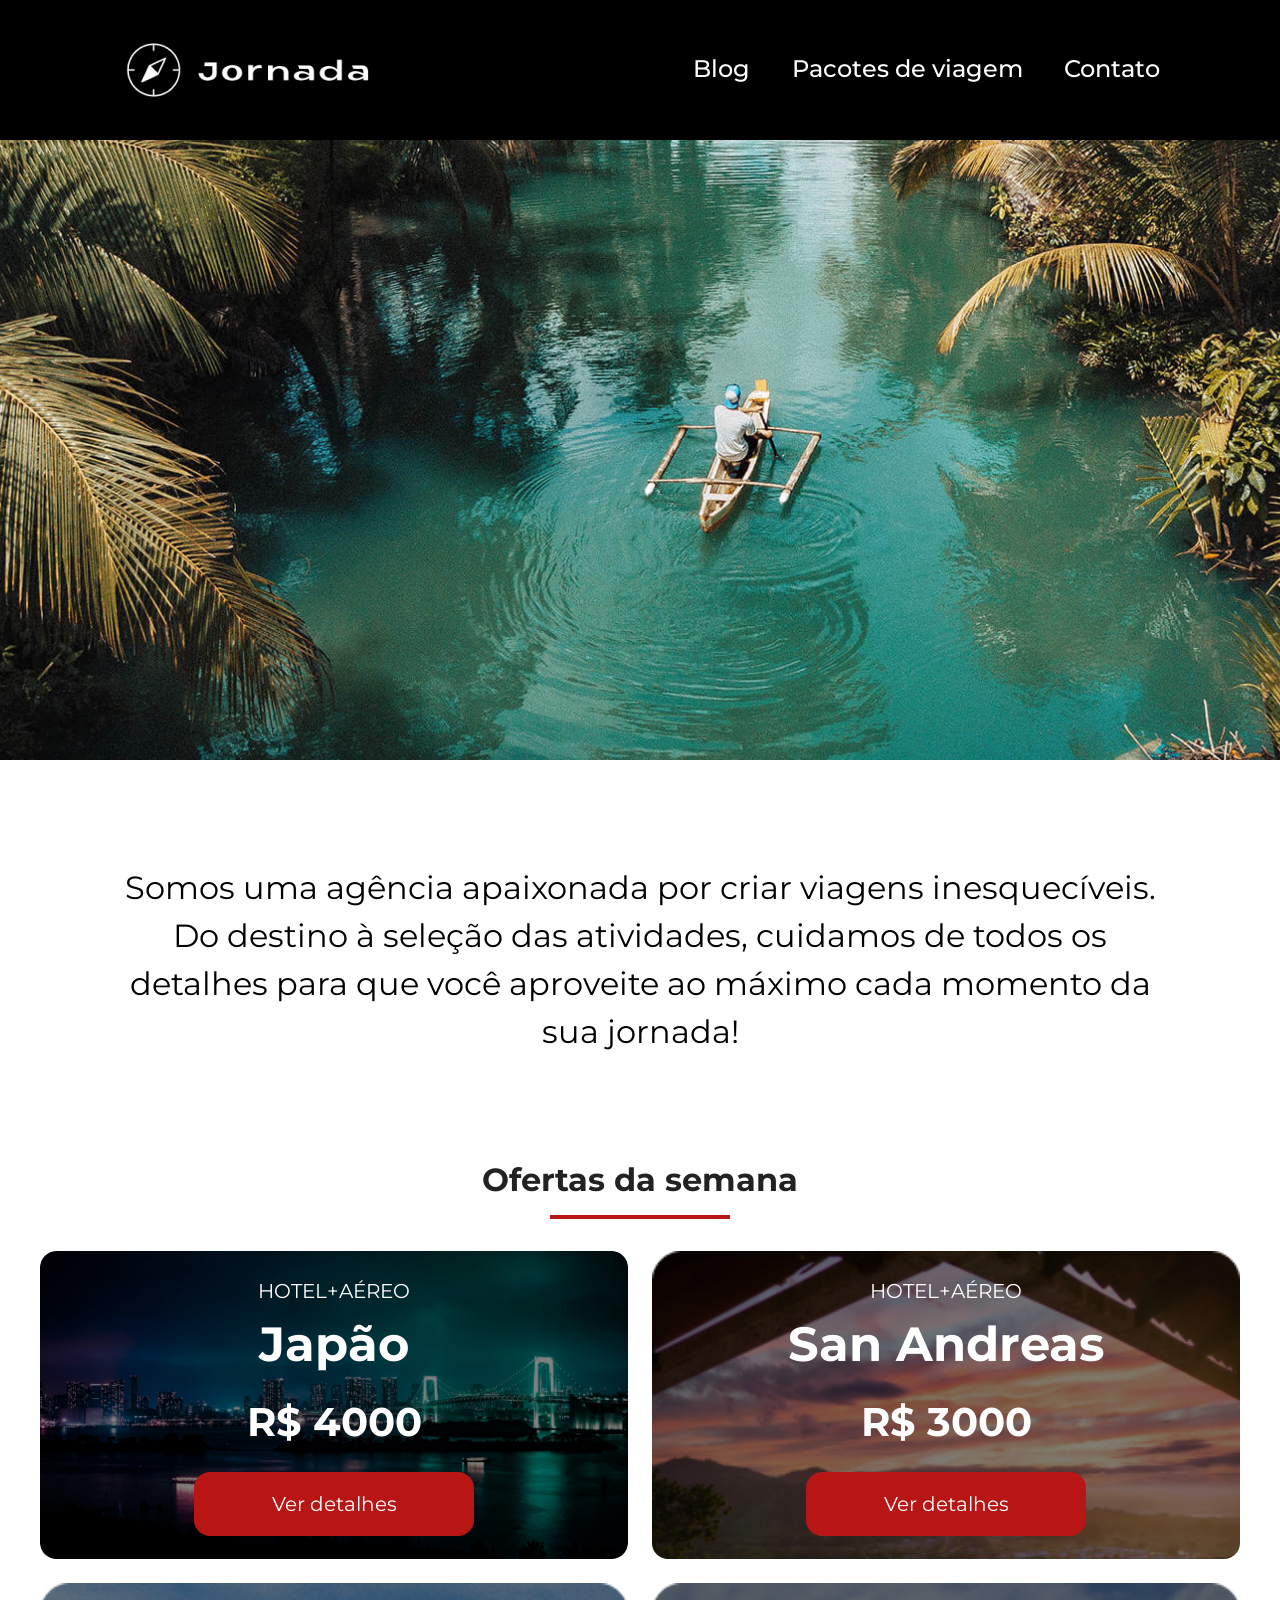
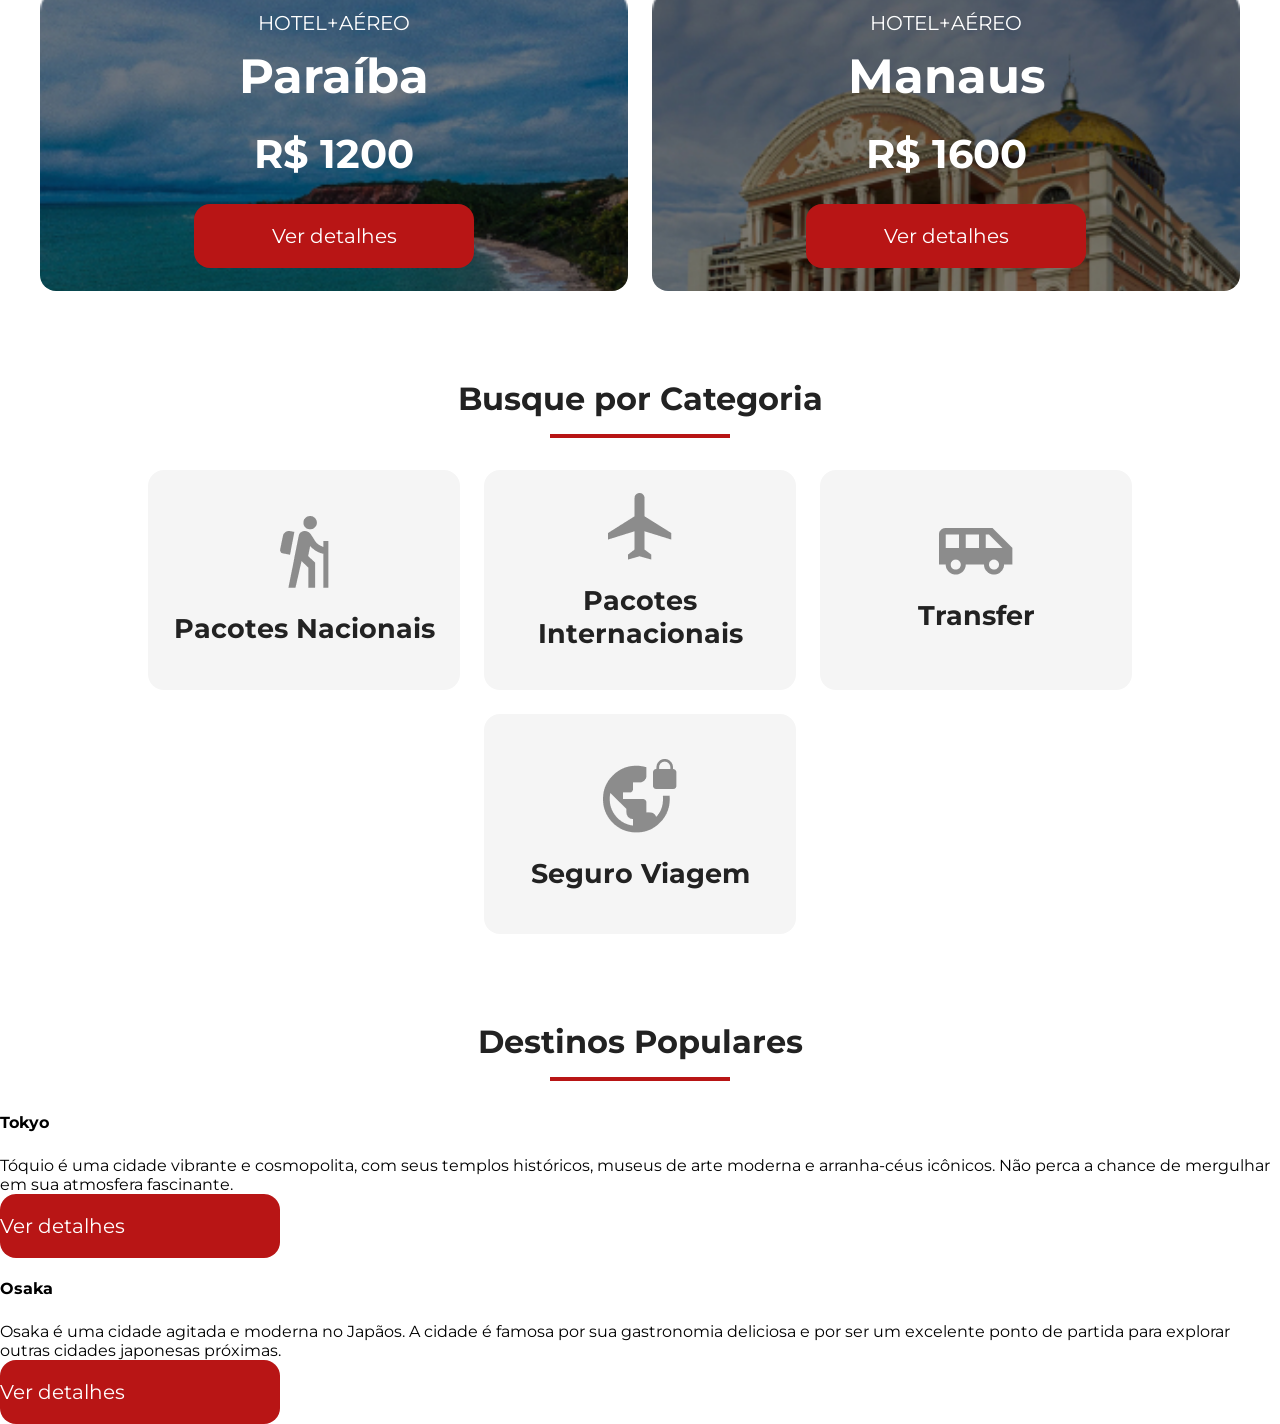
==== index.html @ 289136d0 "cria estruturas de destinos" ====
<!doctype html>
<html lang="pt-br">
  <head>
    <meta charset="UTF-8" />
    <meta name="viewport" content="width=device-width, initial-scale=1.0" />
    <link rel="stylesheet" href="css/style.css" />
    <title>Jornada viagens</title>
  </head>
  <body>
    <!-- LOGO -->
    <header>
      <a class="logo" href="index.html"
        ><img
          class="img-mobile"
          src="img/Bússola-branca.png"
          alt="Bussola do logo Jornada Viagens na cor preta"
        />
        <img
          class="img-desktop"
          src="img/Bussola e titulo.png"
          alt="Logo jornada viagens branca"
        />
      </a>

      <!-- MENU HAMBURGUER -->
      <div class="navegation-menu">
        <label for="menu">
          <img src="img/menu hamburguer.png" alt="menu" />
        </label>
        <input type="checkbox" id="menu" hidden />
        <!-- LINKS -->
        <nav>
          <ul class="list-links">
            <li>
              <a href="blog.html" target="_blank" title="Acessar Blog">Blog</a>
            </li>
            <li>
              <a
                href="pacotes.html"
                target="_blank"
                title="Acessar Pacotes de viagem"
                >Pacotes de viagem</a
              >
            </li>
            <li>
              <a href="contato.html" target="_blank" title="Acessar Contato"
                >Contato</a
              >
            </li>
          </ul>
        </nav>
      </div>
    </header>

    <!-- SECTIONS -->
    <section class="hero">
      <div class="hero-img"></div>
      <h2>
        Somos uma agência apaixonada por criar viagens inesquecíveis. Do destino
        à seleção das atividades, cuidamos de todos os detalhes para que você
        aproveite ao máximo cada momento da sua jornada!
      </h2>
    </section>

    <!-- OFERTAS -->
    <section class="offers">
      <div class="section-title">
        <h2>Ofertas da semana</h2>
        <hr />
      </div>

      <!-- CARD 1 -->
      <div class="offers-cards">
        <article class="card japão">
          <header>
            <p>HOTEL+AÉREO</p>
            <h3>
              Japão <br />
              <span>R$ 4000</span>
            </h3>
          </header>
          <footer><a href="#" class="button">Ver detalhes</a></footer>
        </article>

        <!-- CARD 2 -->
        <article class="card San-andreas">
          <header>
            <p>HOTEL+AÉREO</p>
            <h3>
              San Andreas <br />
              <span>R$ 3000</span>
            </h3>
          </header>
          <footer><a href="#" class="button">Ver detalhes</a></footer>
        </article>

        <!-- CARD 3 -->
        <article class="card Paraíba">
          <header>
            <p>HOTEL+AÉREO</p>
            <h3>
              Paraíba <br />
              <span>R$ 1200</span>
            </h3>
          </header>
          <footer><a href="#" class="button">Ver detalhes</a></footer>
        </article>

        <!-- CARD 4 -->
        <article class="card Manaus">
          <header>
            <p>HOTEL+AÉREO</p>
            <h3>
              Manaus <br />
              <span>R$ 1600</span>
            </h3>
          </header>
          <footer><a href="#" class="button">Ver detalhes</a></footer>
        </article>
      </div>
    </section>

    <!-- CATEGORIAS -->
    <section class="categories">
      <div class="section-title">
        <h2>Busque por Categoria</h2>
        <hr />
      </div>

      <!-- CARD 1 -->
      <div class="categories-card">
          <a
            href="#"
            class="card"
            target="_blank"
            title="Busque pela categoria pacotes Nacionais"
          >
            <img
              src="img/categorias-1.png"
              alt="Ícone de pessoa fazendo trilha"
            />

            <h3>
              Pacotes Nacionais
            </h3>

          </a>

        

        <!-- CARD 2 -->
        <article class="categories-card two-line">
          <a
            href="#"
            class="card"
            target="_blank"
            title="Busque pela categoria pacotes Nacionais"
          >
            <img
              src="img/categorias-2.png"
              alt="Ícone de pessoa fazendo trilha"
            />

            <h3>
              Pacotes Internacionais
            </h3>

          </a>

        </article>

        <!-- CARD 3 -->
        <article class="categories-card">
          <a
            href="#"
            class="card"
            target="_blank"
            title="Busque pela categoria pacotes Nacionais"
          >
            <img
              src="img/categories-3.png"
              alt="Ícone de pessoa fazendo trilha"
            />

            <h3>
              Transfer
            </h3>

          </a>

        </article>

        <!-- CARD 4 -->
        <article class="categories-card">
          <a
            href="#"
            class="card"
            target="_blank"
            title="Busque pela categoria pacotes Nacionais"
          >
            <img
              src="img/categories-4.png"
              alt="Ícone de pessoa fazendo trilha"
            />

            <h3>
              Seguro Viagem
            </h3>

          </a>

        </article>
      </div>

    </section>

    <!-- DESTINATIONS -->
    <section class="destinations">
      <div class="section-title">
        <h2>Destinos Populares</h2>
        <hr />
      </div>

      <div class="destinations-items">
        <article class="item">
          <header>
            <div class="img-item">
            
            </div>
            <h4>Tokyo</h4>
            
          </header>

          <p>Tóquio é uma cidade vibrante e cosmopolita, com seus templos históricos, museus de arte moderna e arranha-céus icônicos. Não perca a chance de mergulhar em sua atmosfera fascinante.</p>

          <footer>
          <a href="#" class="button">Ver detalhes</a>
          </footer>

        </article>

        <article class="item">
          <header>
            <div class="img-item">
            
            </div>
            <h4>Osaka</h4>
            
          </header>

          <p>Osaka é uma cidade agitada e moderna no Japãos. A cidade é famosa por sua gastronomia deliciosa e por ser um excelente ponto de partida para explorar outras cidades japonesas próximas.</p>

          <footer>
          <a href="#" class="button">Ver detalhes</a>
          </footer>

        </article>

      </div>

    </section>

  </body>
</html>
---- css/style.css ----
@import url(global.css);
@import url(header.css);
@import url(hero.css);
@import url(offers.css);
@import url(categorias.css);
@import url(destinations.css);
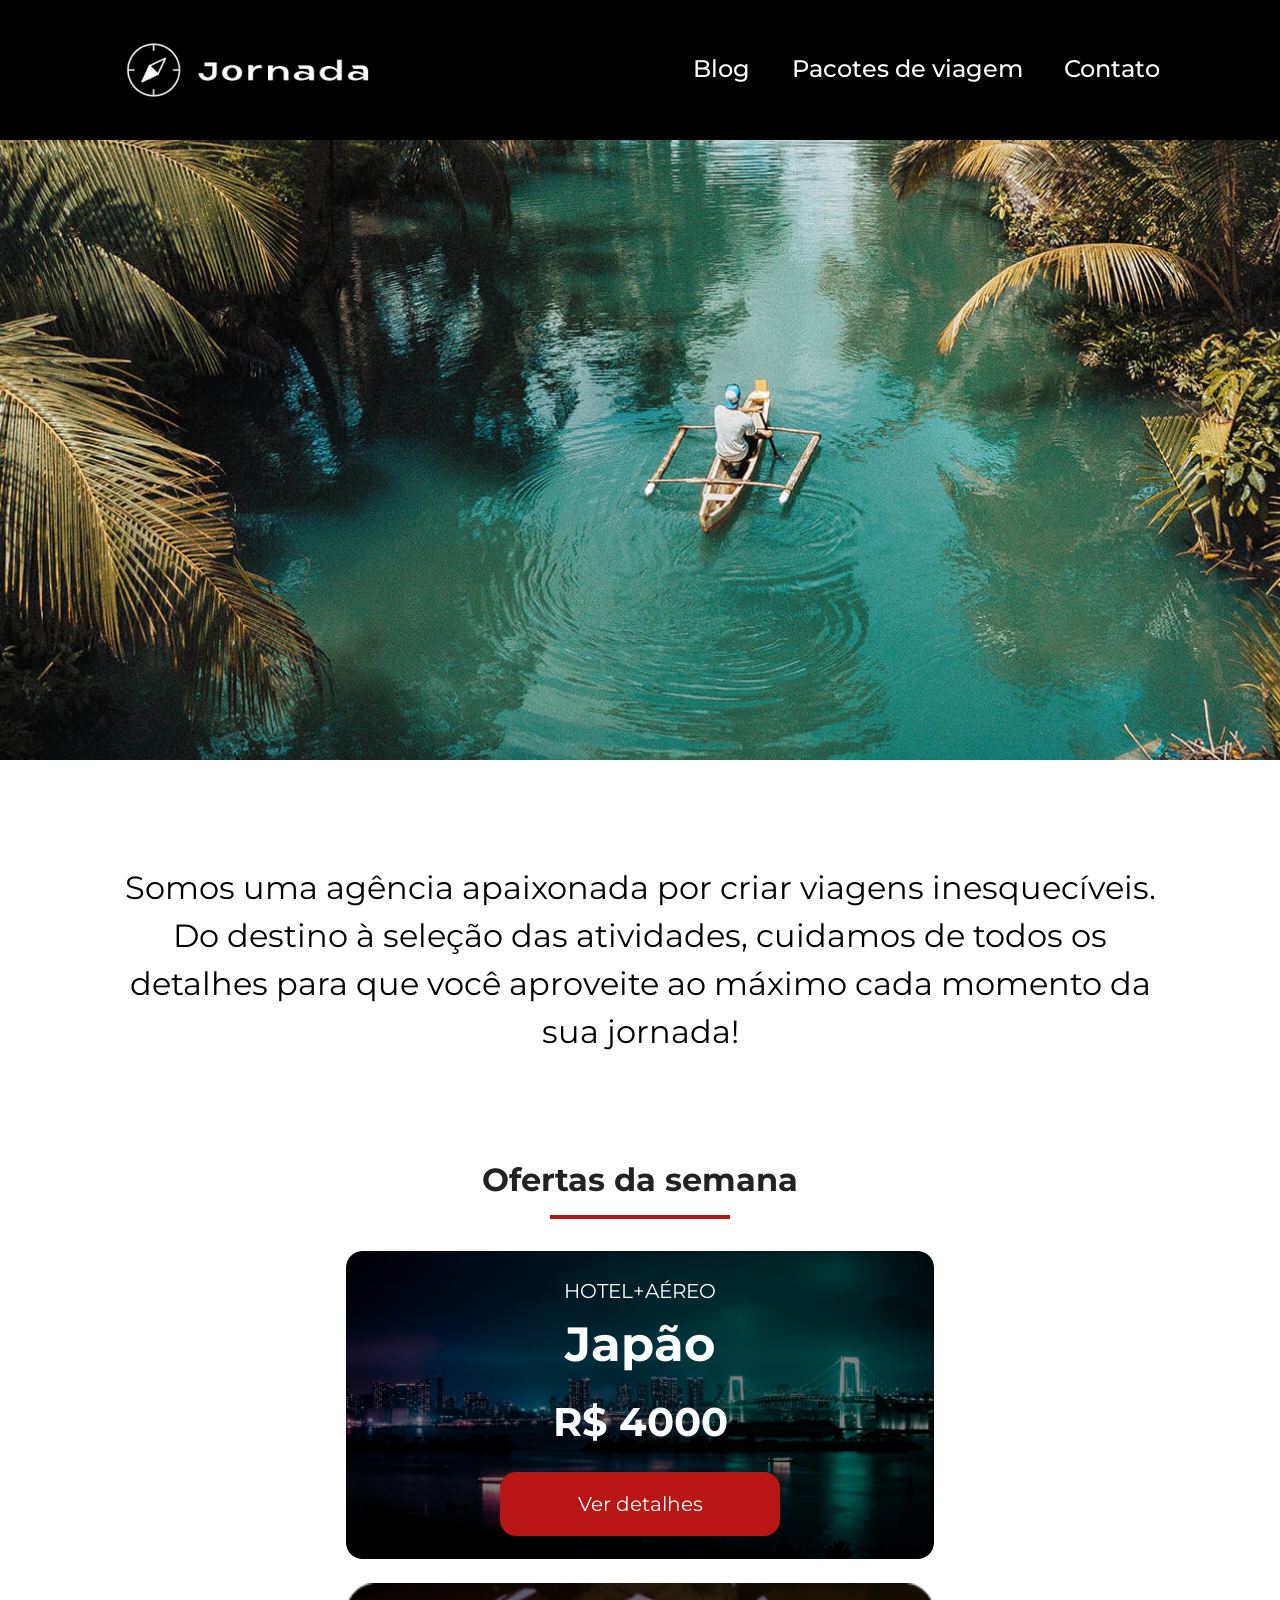
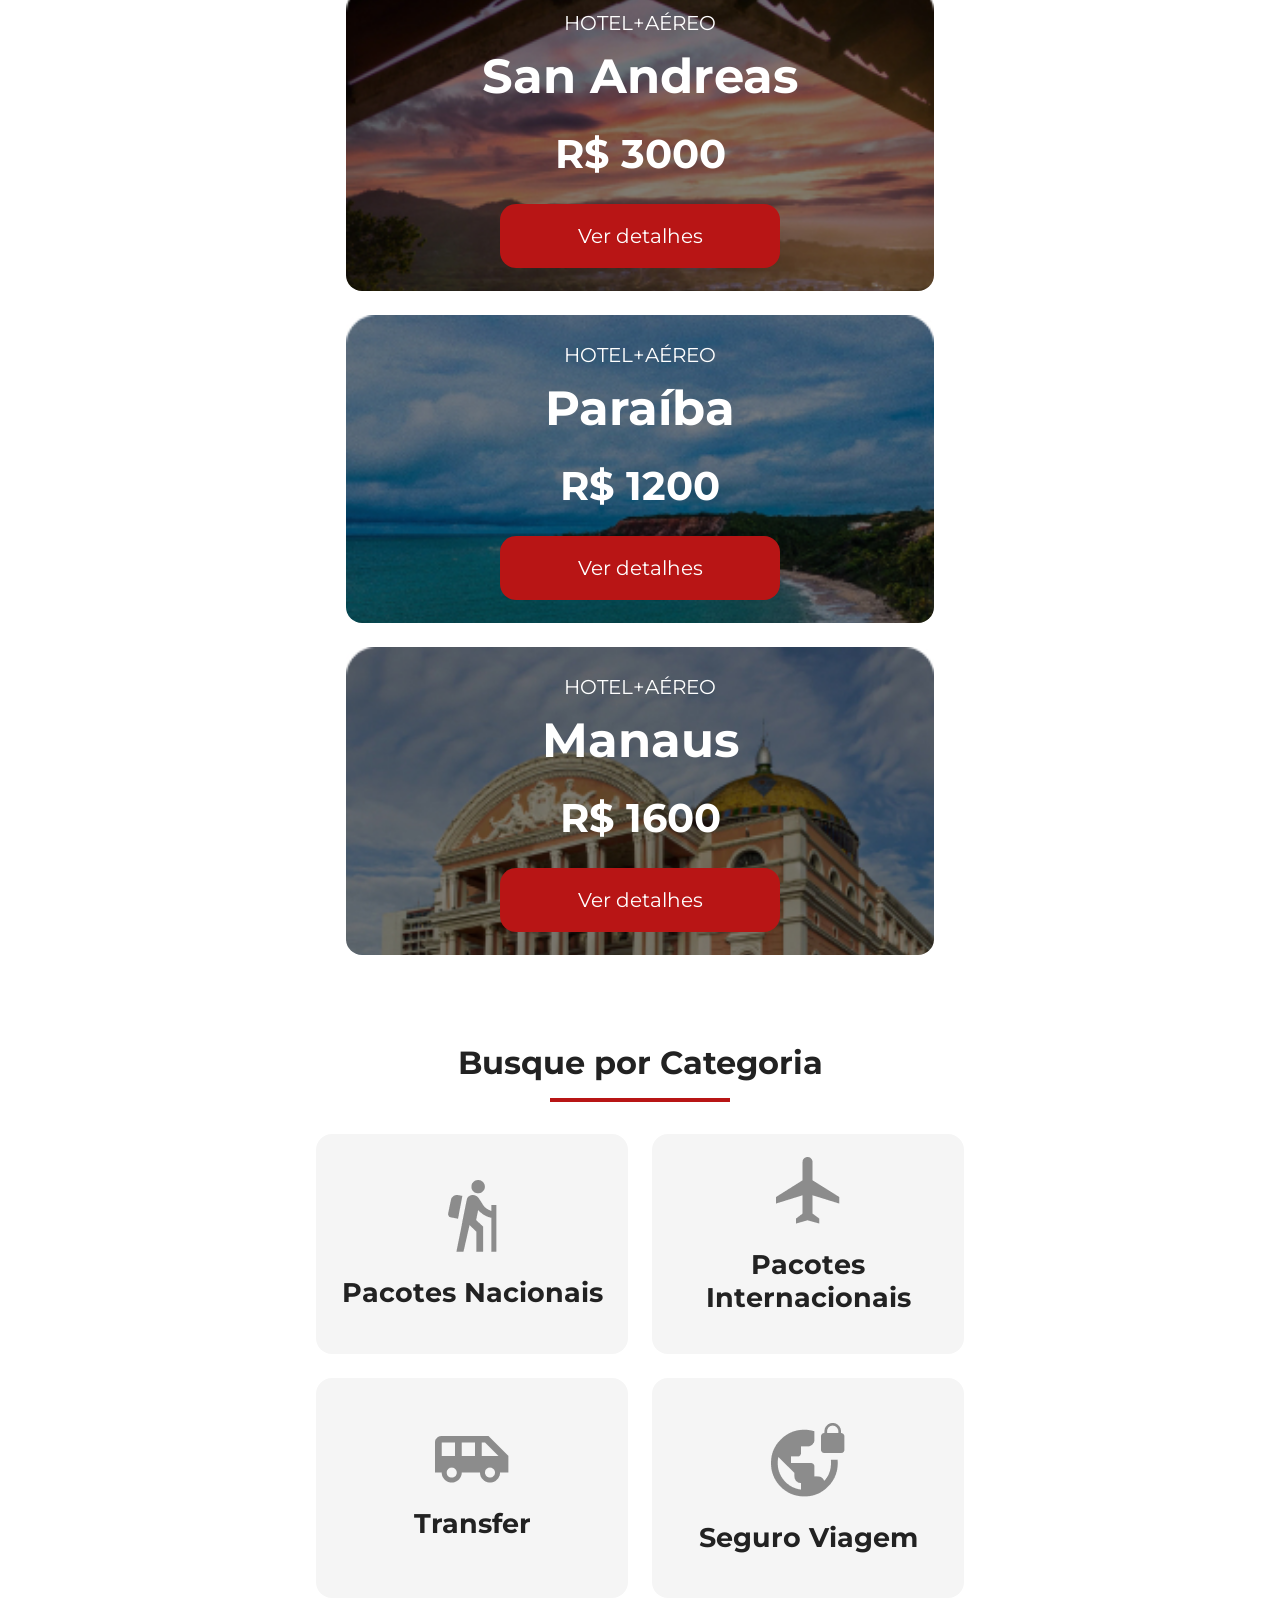
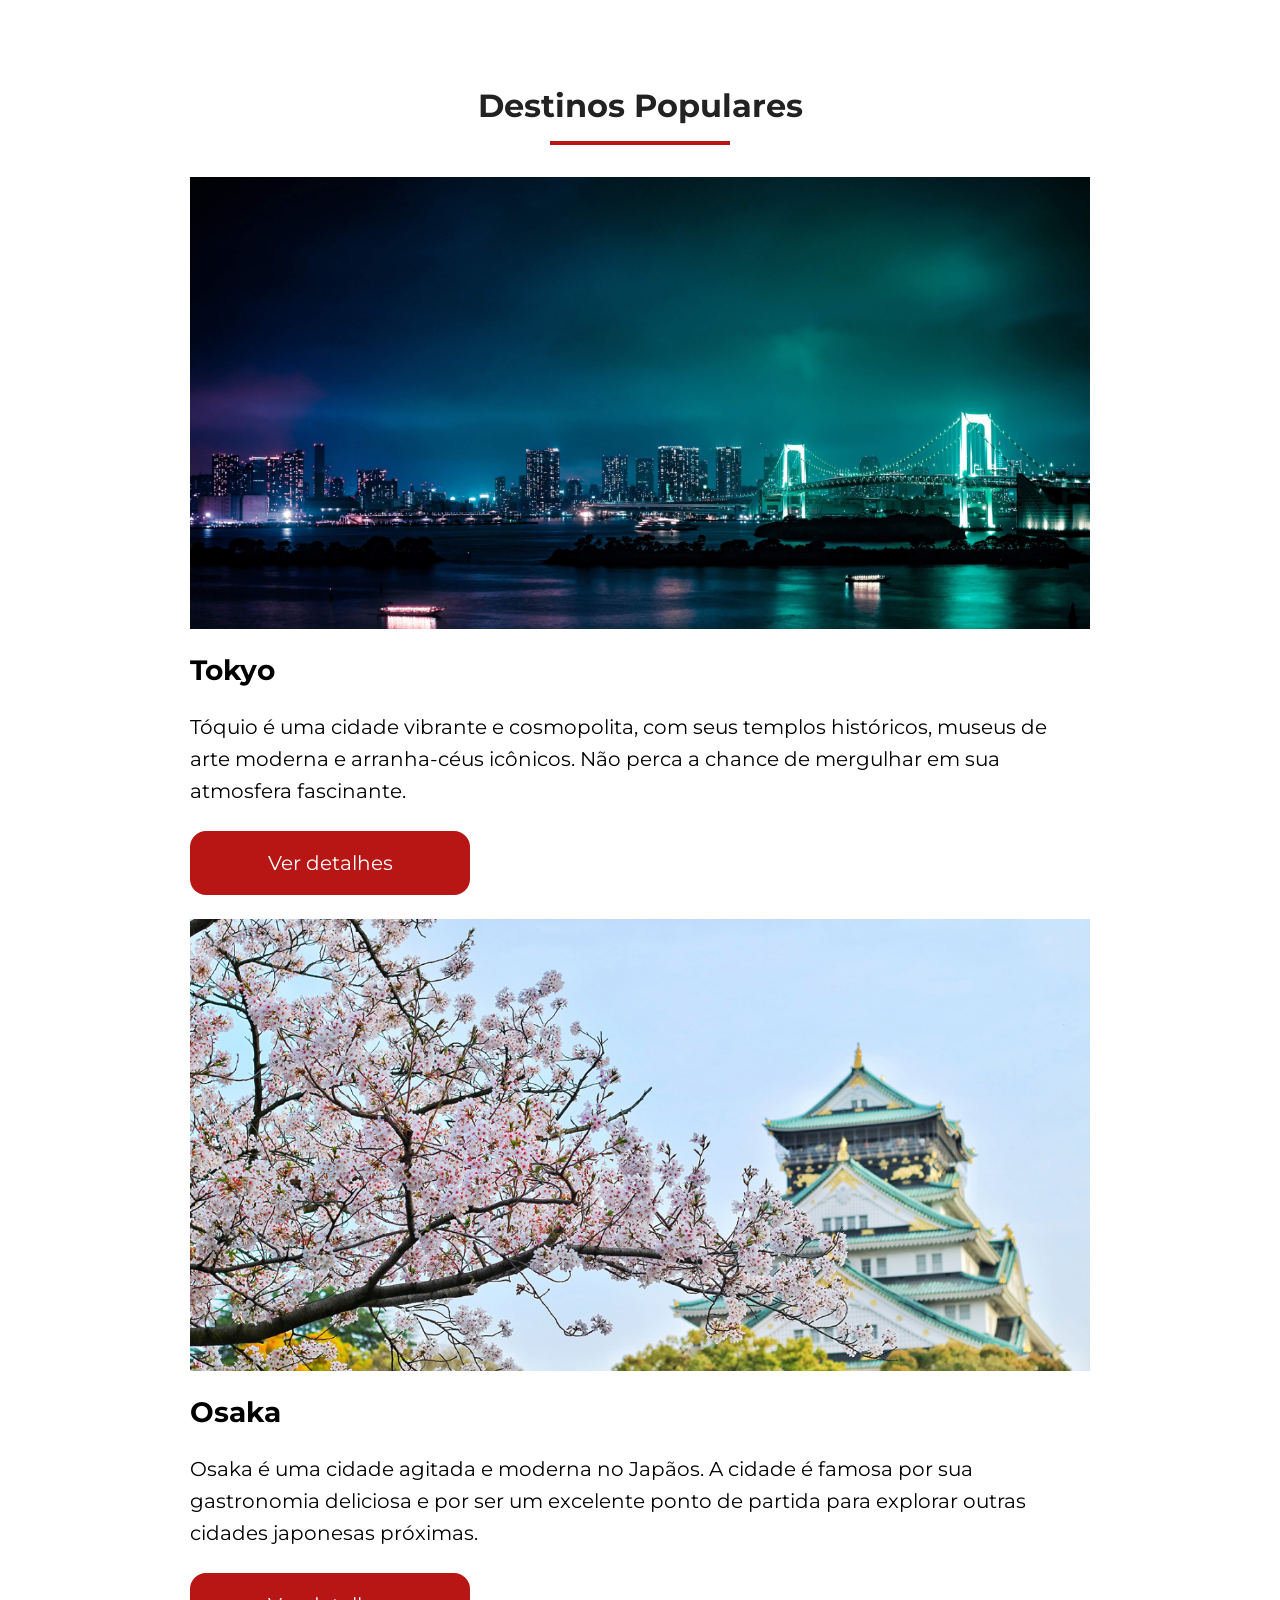
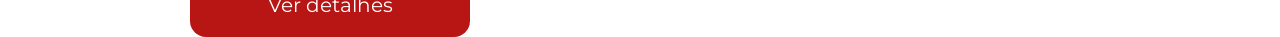
==== commit 142d352d: "adiciona setor de destinations" ====
--- a/index.html
+++ b/index.html
@@ -221,25 +221,29 @@
         <hr />
       </div>
 
+
       <div class="destinations-items">
-        <article class="item">
-          <header>
-            <div class="img-item">
-            
-            </div>
+        <article class="item Tokyo">
+          <header>
+            <div class="img-item"></div>
             <h4>Tokyo</h4>
             
-          </header>
+          </header>    
 
           <p>Tóquio é uma cidade vibrante e cosmopolita, com seus templos históricos, museus de arte moderna e arranha-céus icônicos. Não perca a chance de mergulhar em sua atmosfera fascinante.</p>
 
           <footer>
-          <a href="#" class="button">Ver detalhes</a>
+          <a 
+          href="#" 
+          class="button"
+          target="_blank"
+          title="Veja mais detalhes de Tokyo"
+          >Ver detalhes</a>
           </footer>
 
         </article>
 
-        <article class="item">
+        <article class="item Osaka">
           <header>
             <div class="img-item">
             
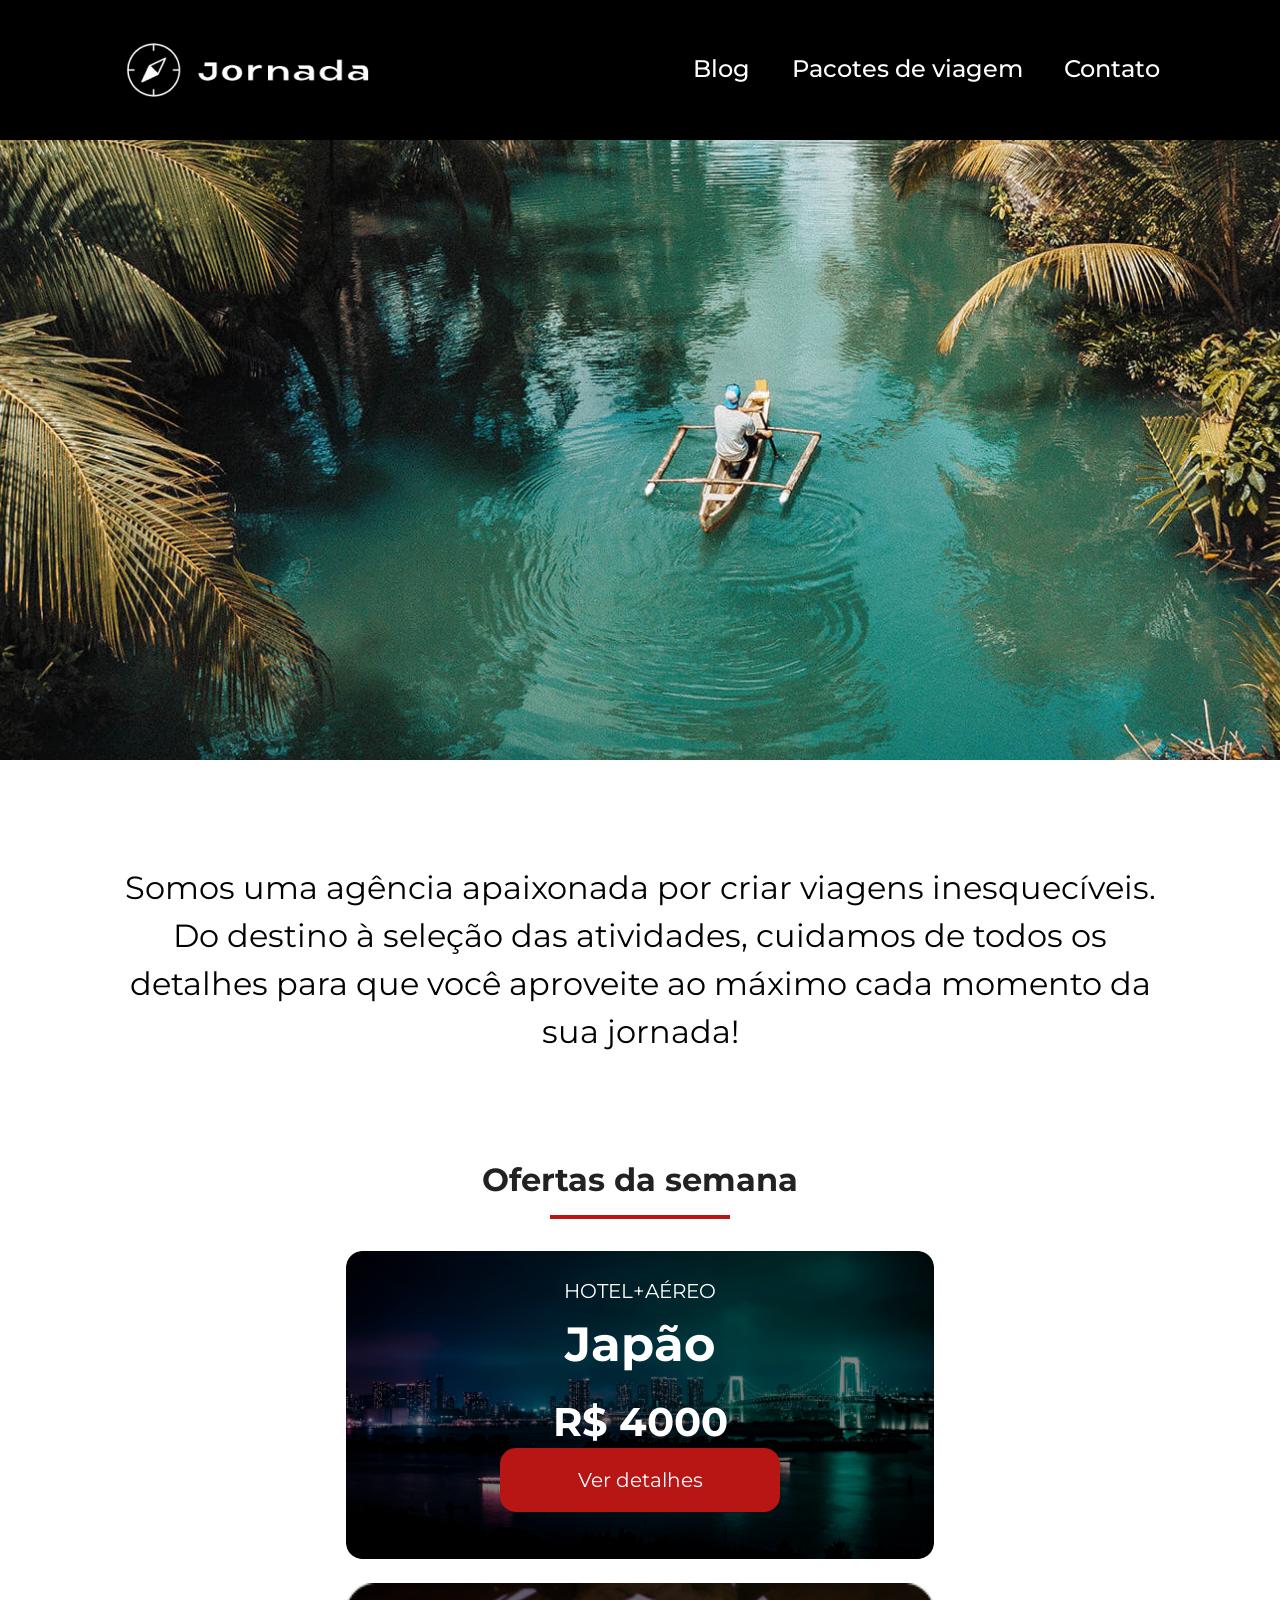
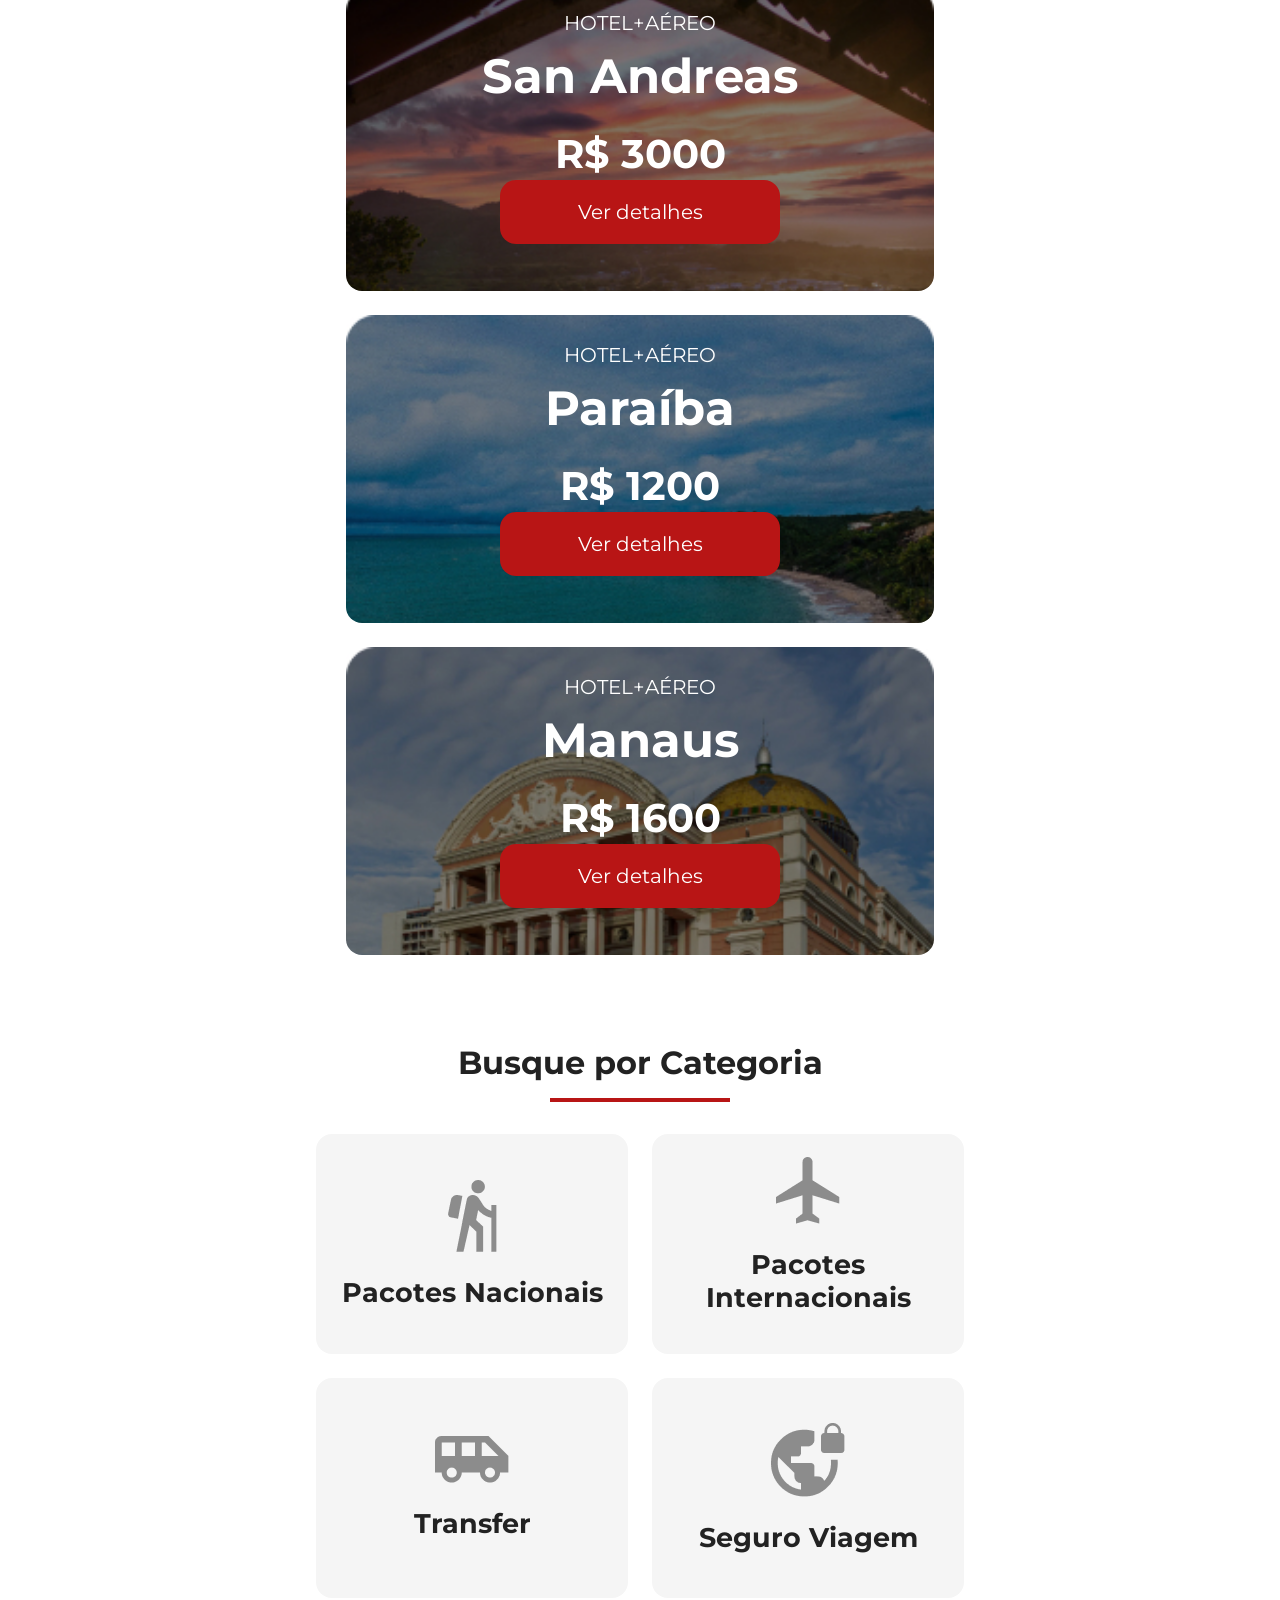
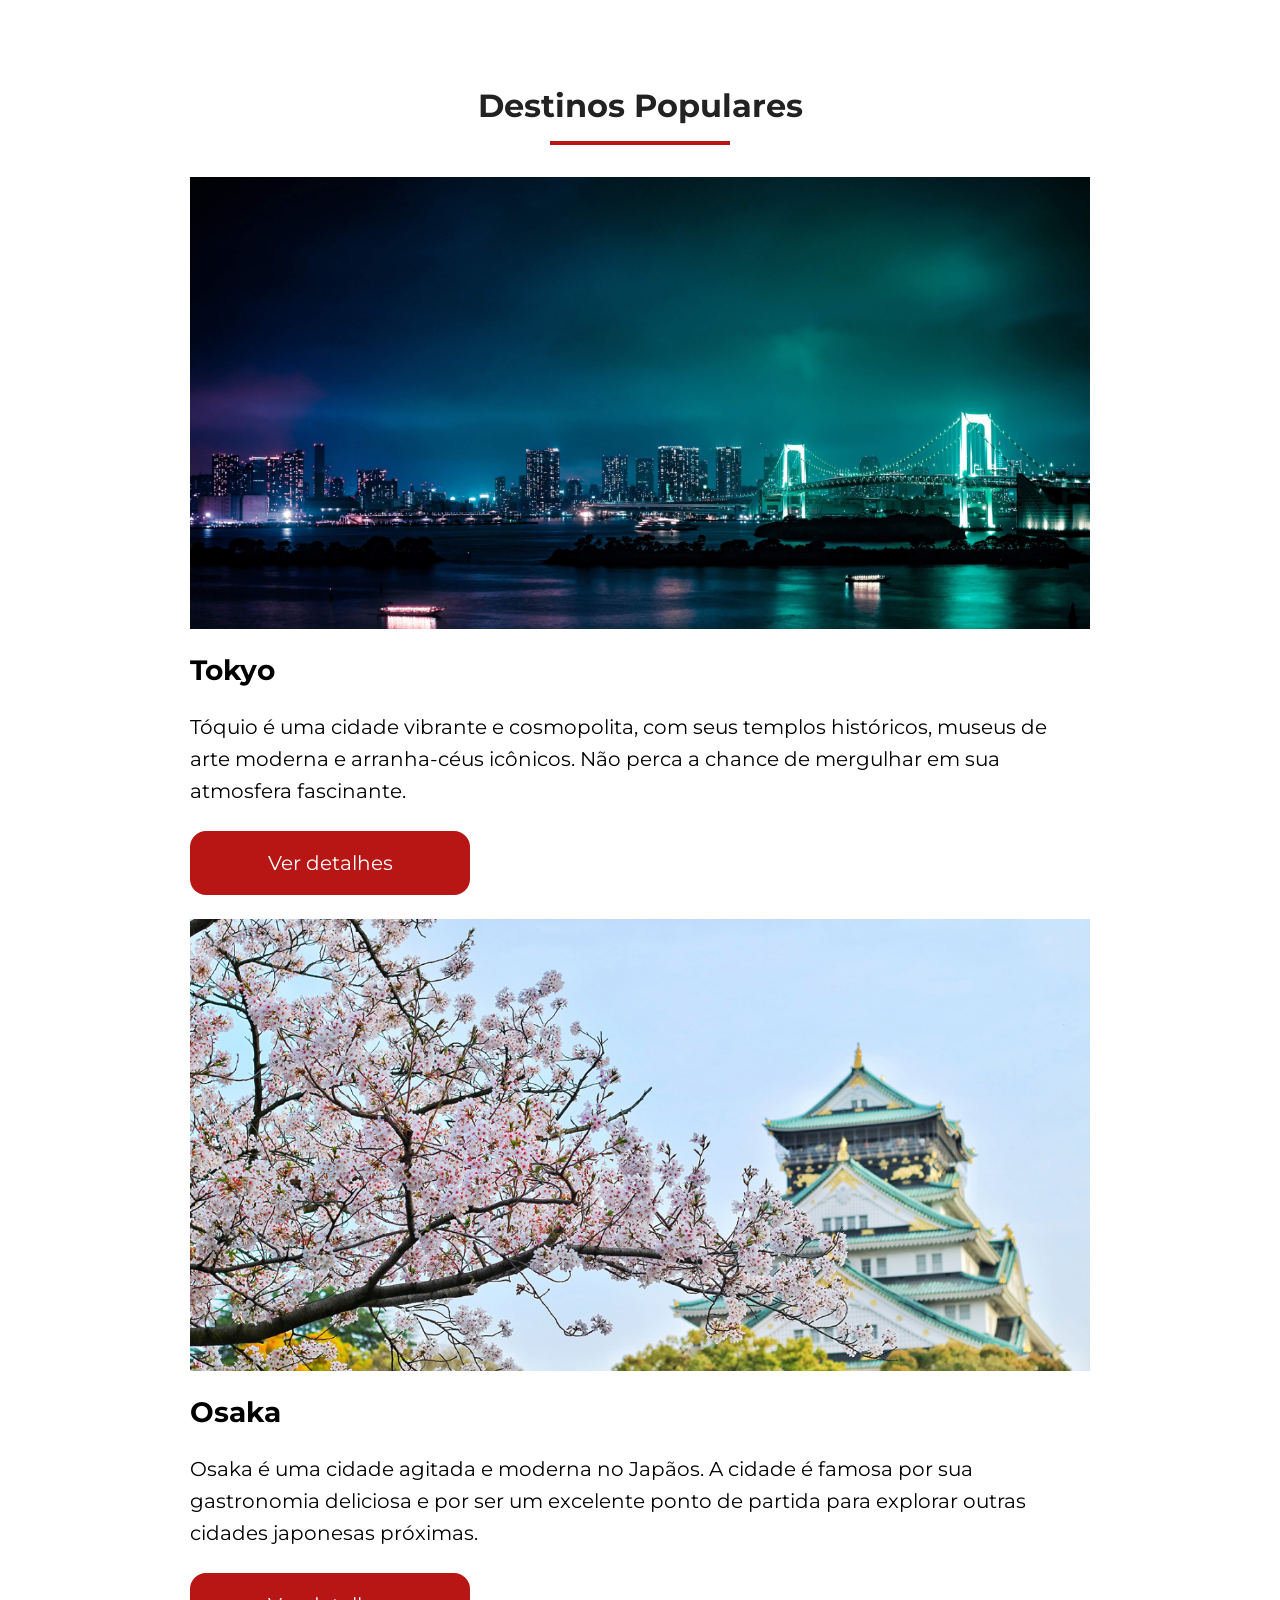
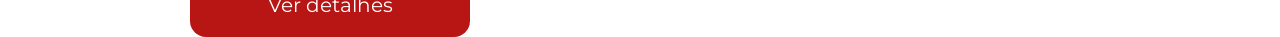
==== commit 5ad6c9d7: "finaliza parte de popular-destinations" ====
--- a/index.html
+++ b/index.html
@@ -8,7 +8,7 @@
   </head>
   <body>
     <!-- LOGO -->
-    <header>
+    <header class="main-header">
       <a class="logo" href="index.html"
         ><img
           class="img-mobile"
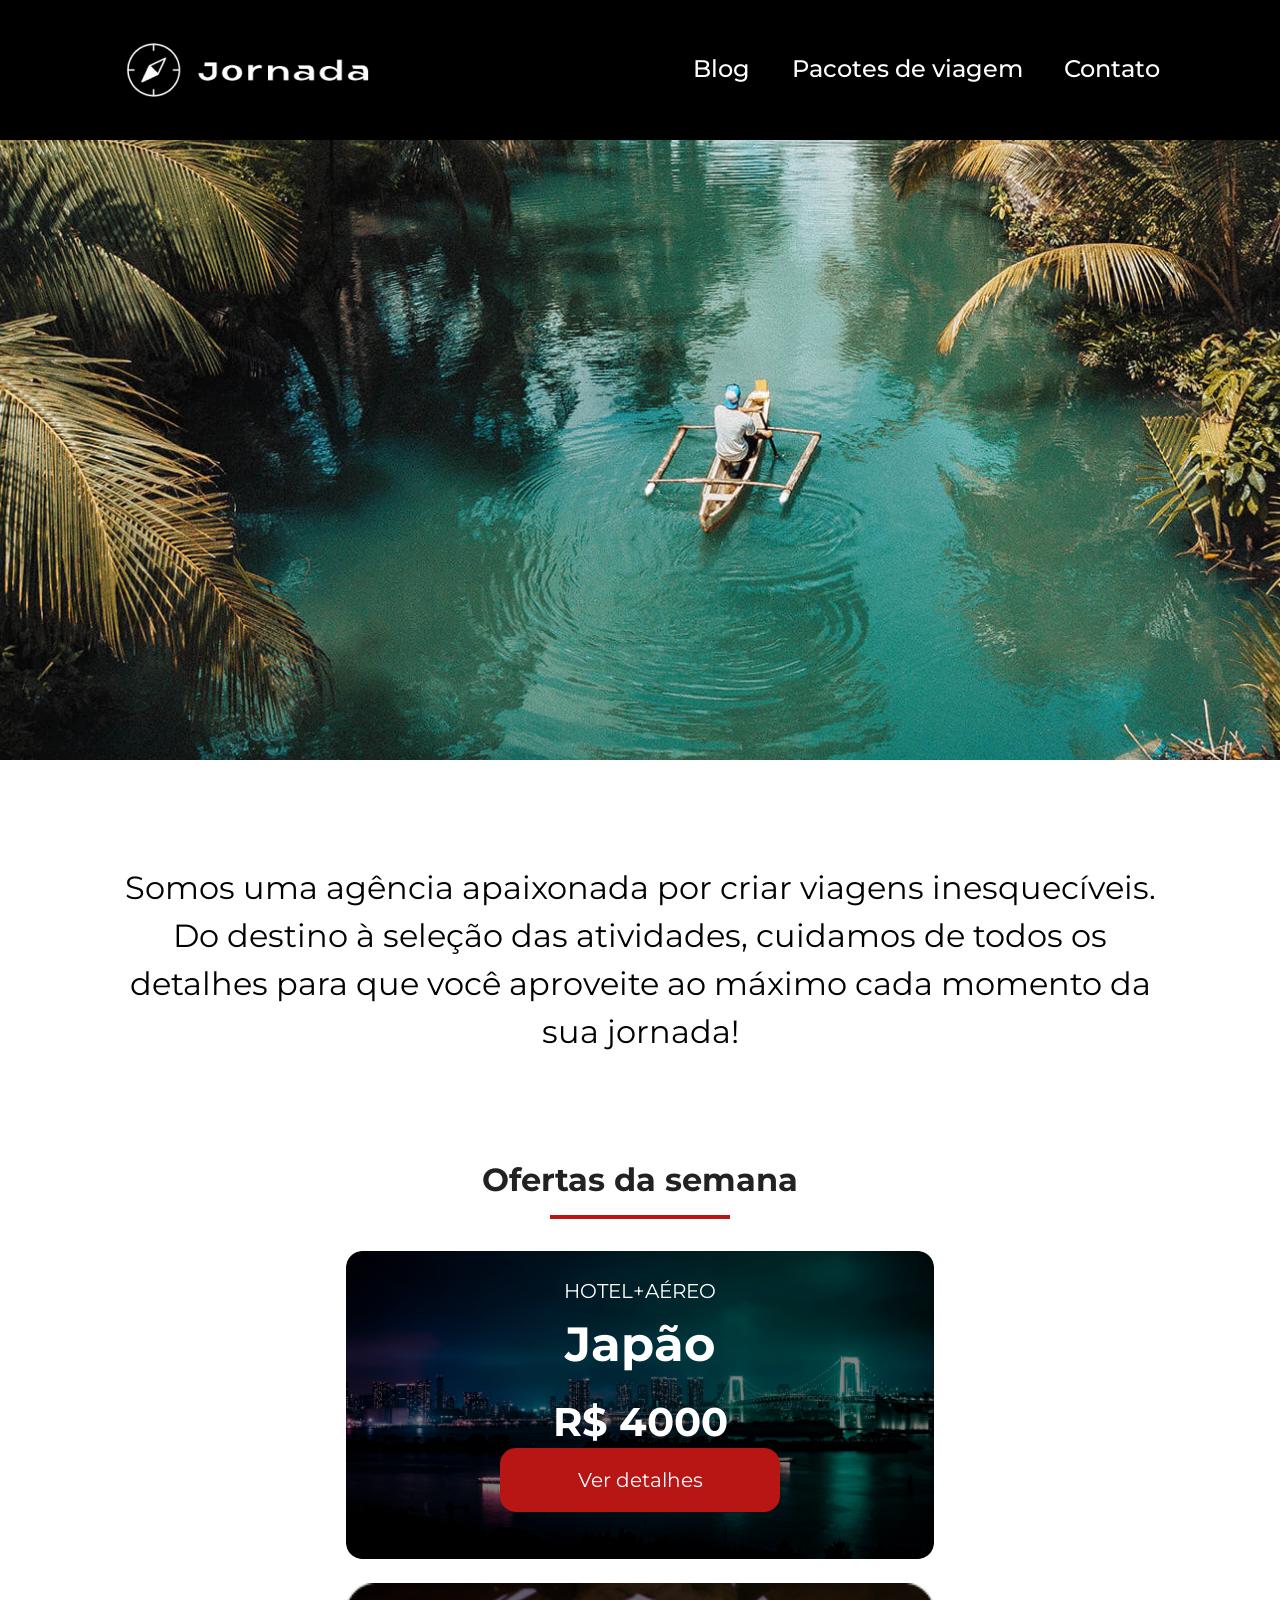
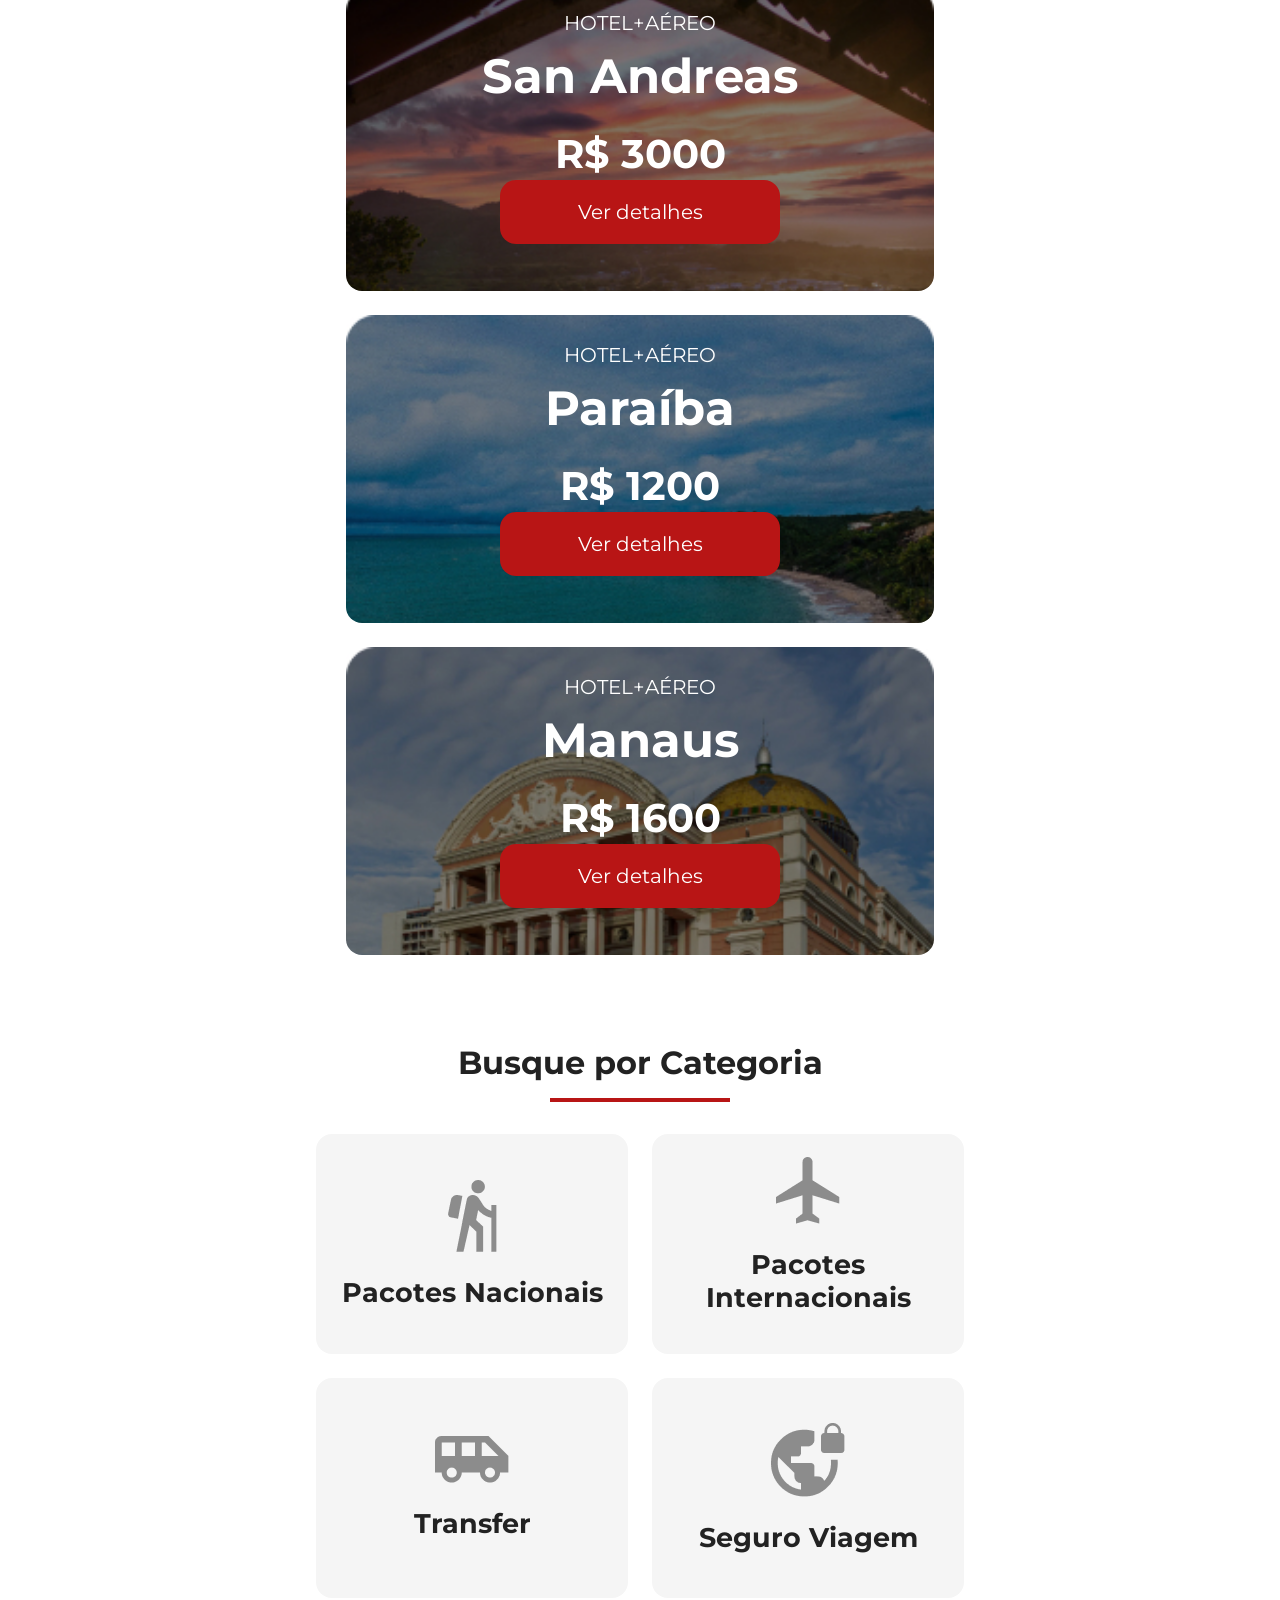
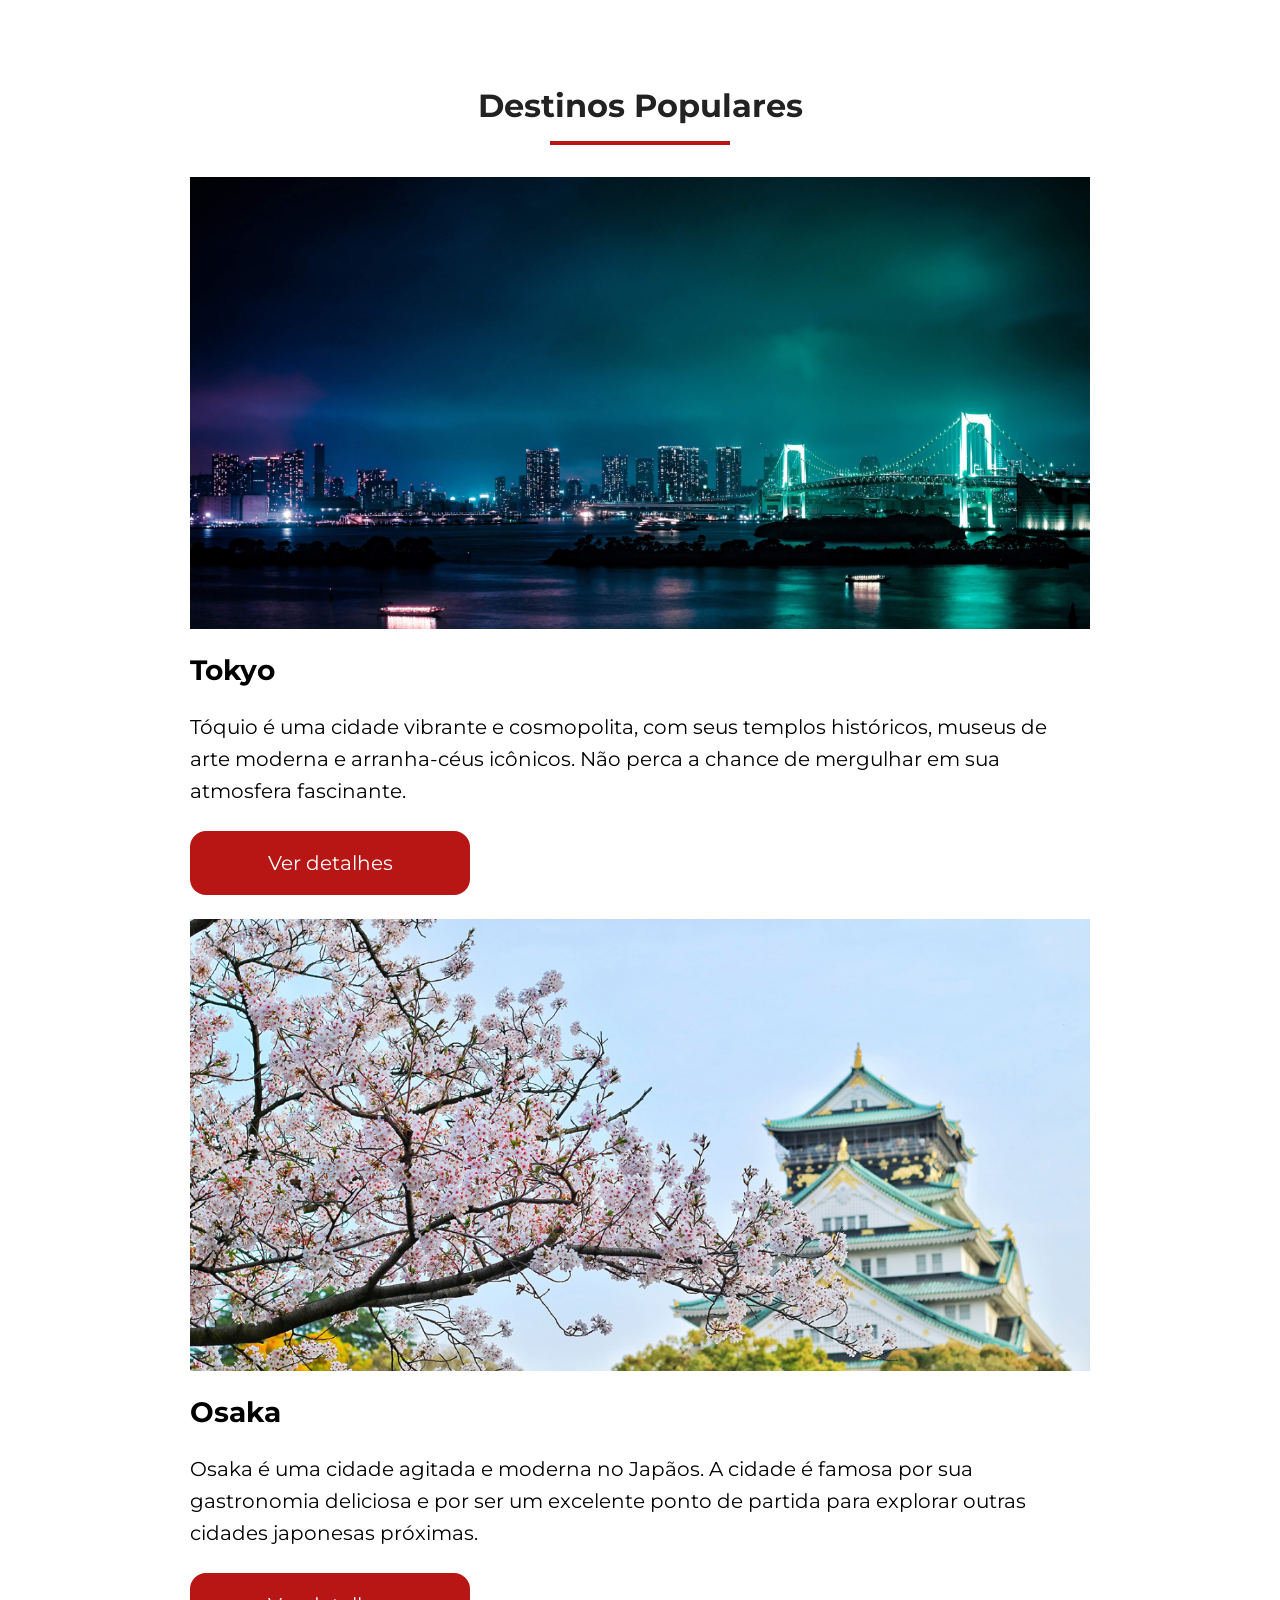
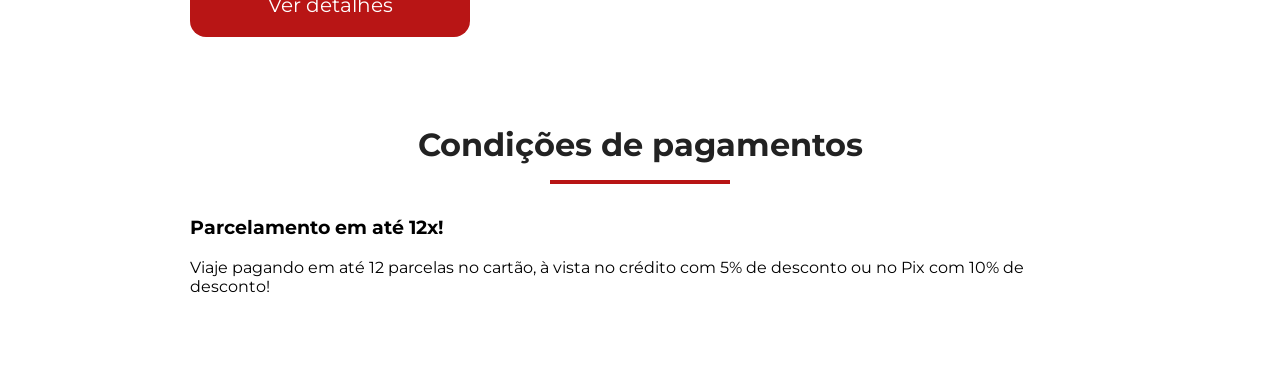
==== commit 8de2713d: "cria estrutura da area de pagamento" ====
--- a/index.html
+++ b/index.html
@@ -264,5 +264,23 @@
 
     </section>
 
+    <!-- PAYMENTS -->
+    <section class="payments">
+      <div class="section-title">
+        <h2>Condições de pagamentos</h2>
+        <hr>
+      </div>
+
+      <div class="text-content">
+        <h3>Parcelamento em até 12x!</h3>
+        <p>Viaje pagando em até 12 parcelas no cartão, à vista no crédito com 5% de desconto ou no Pix com 10% de desconto! </p>
+      </div>
+
+      <div class="img-content">
+        <div class="image bag"></div>
+        <div class="image passport"></div>
+        <div class="image people"></div>
+      </div>
+    </section>
   </body>
 </html>
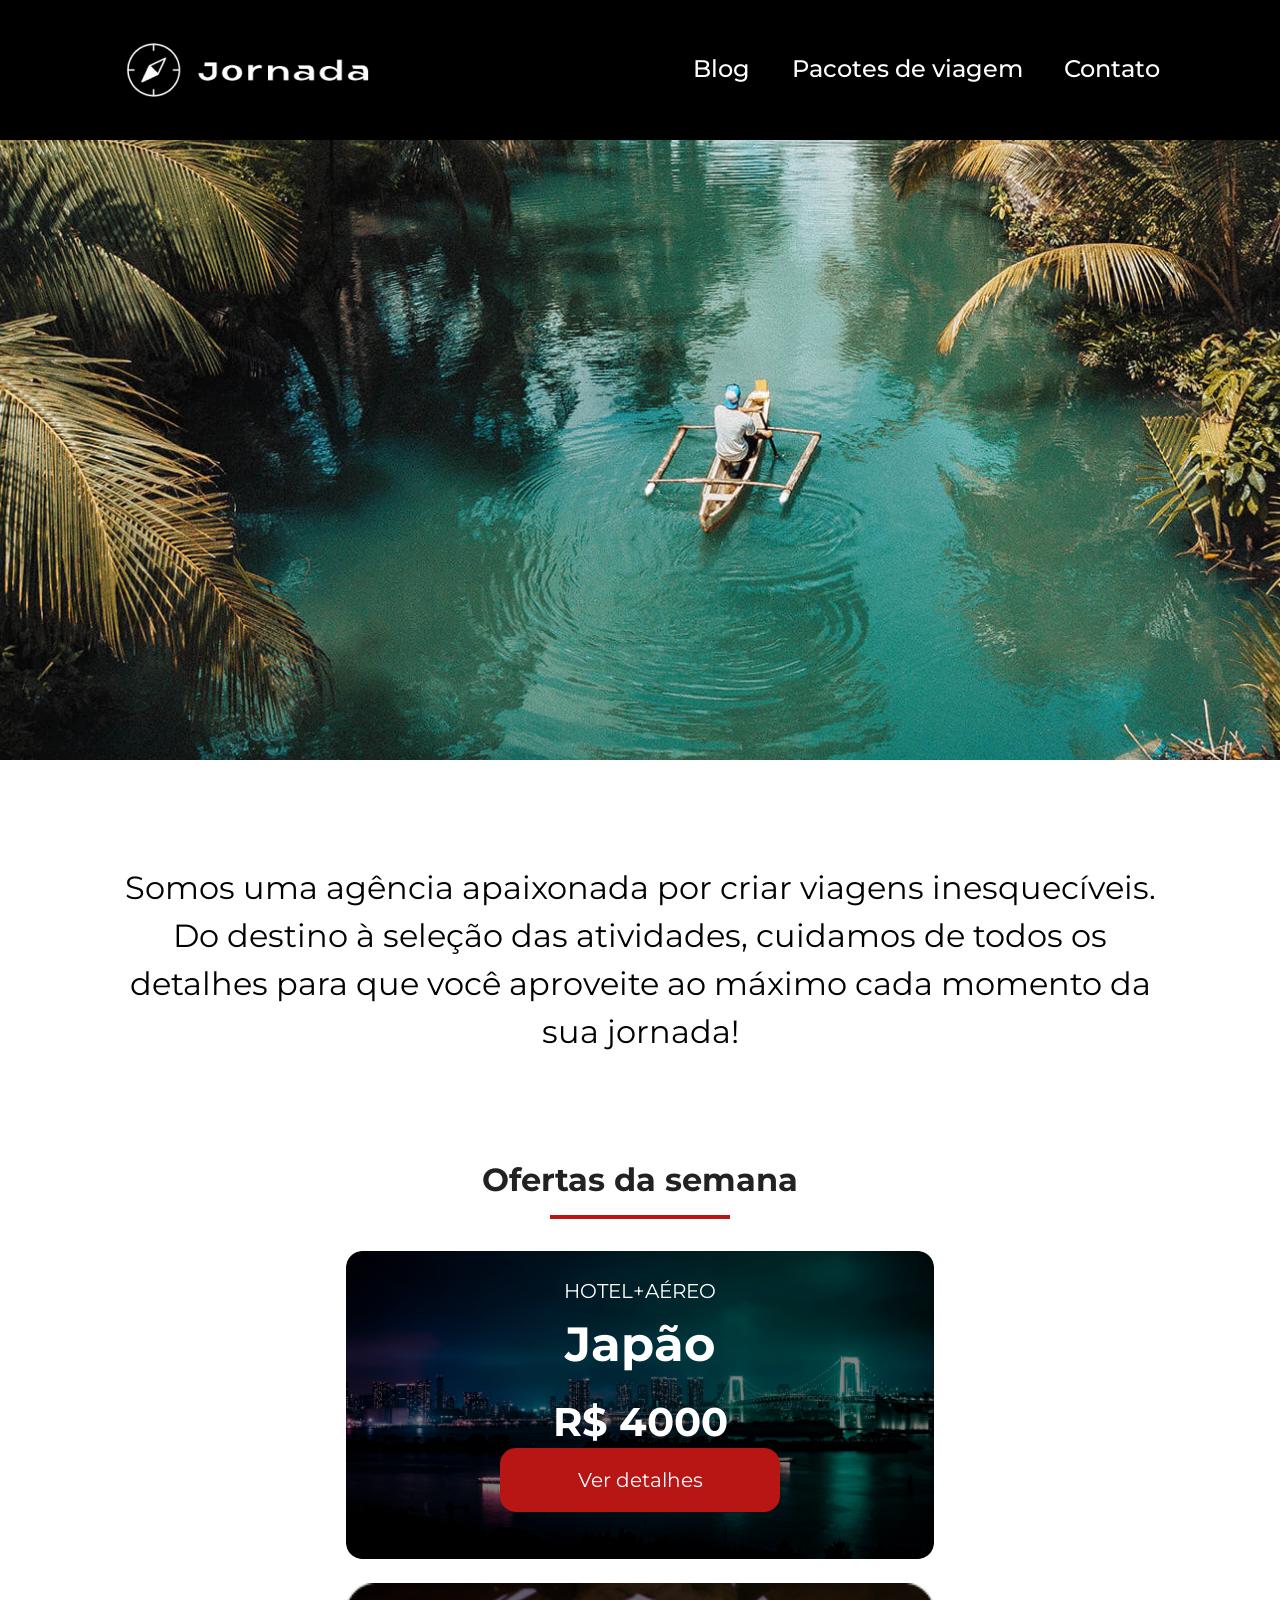
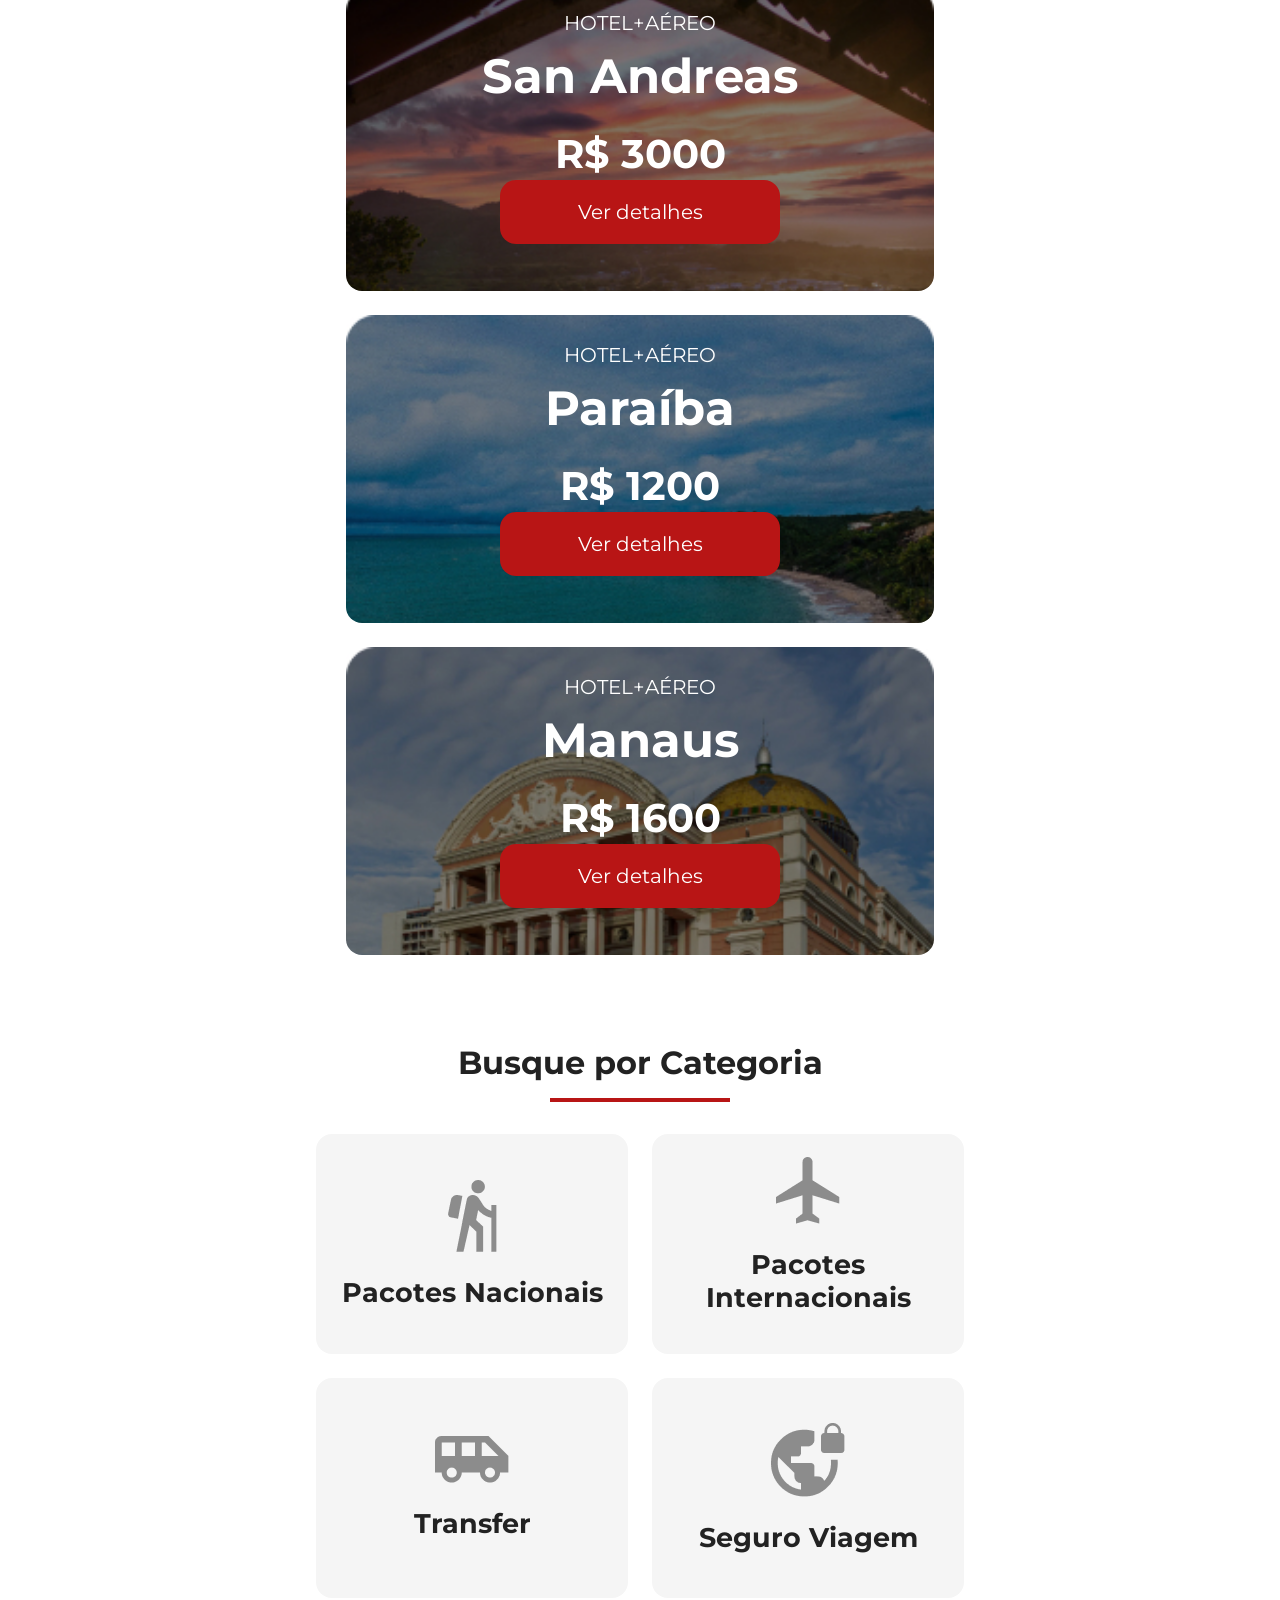
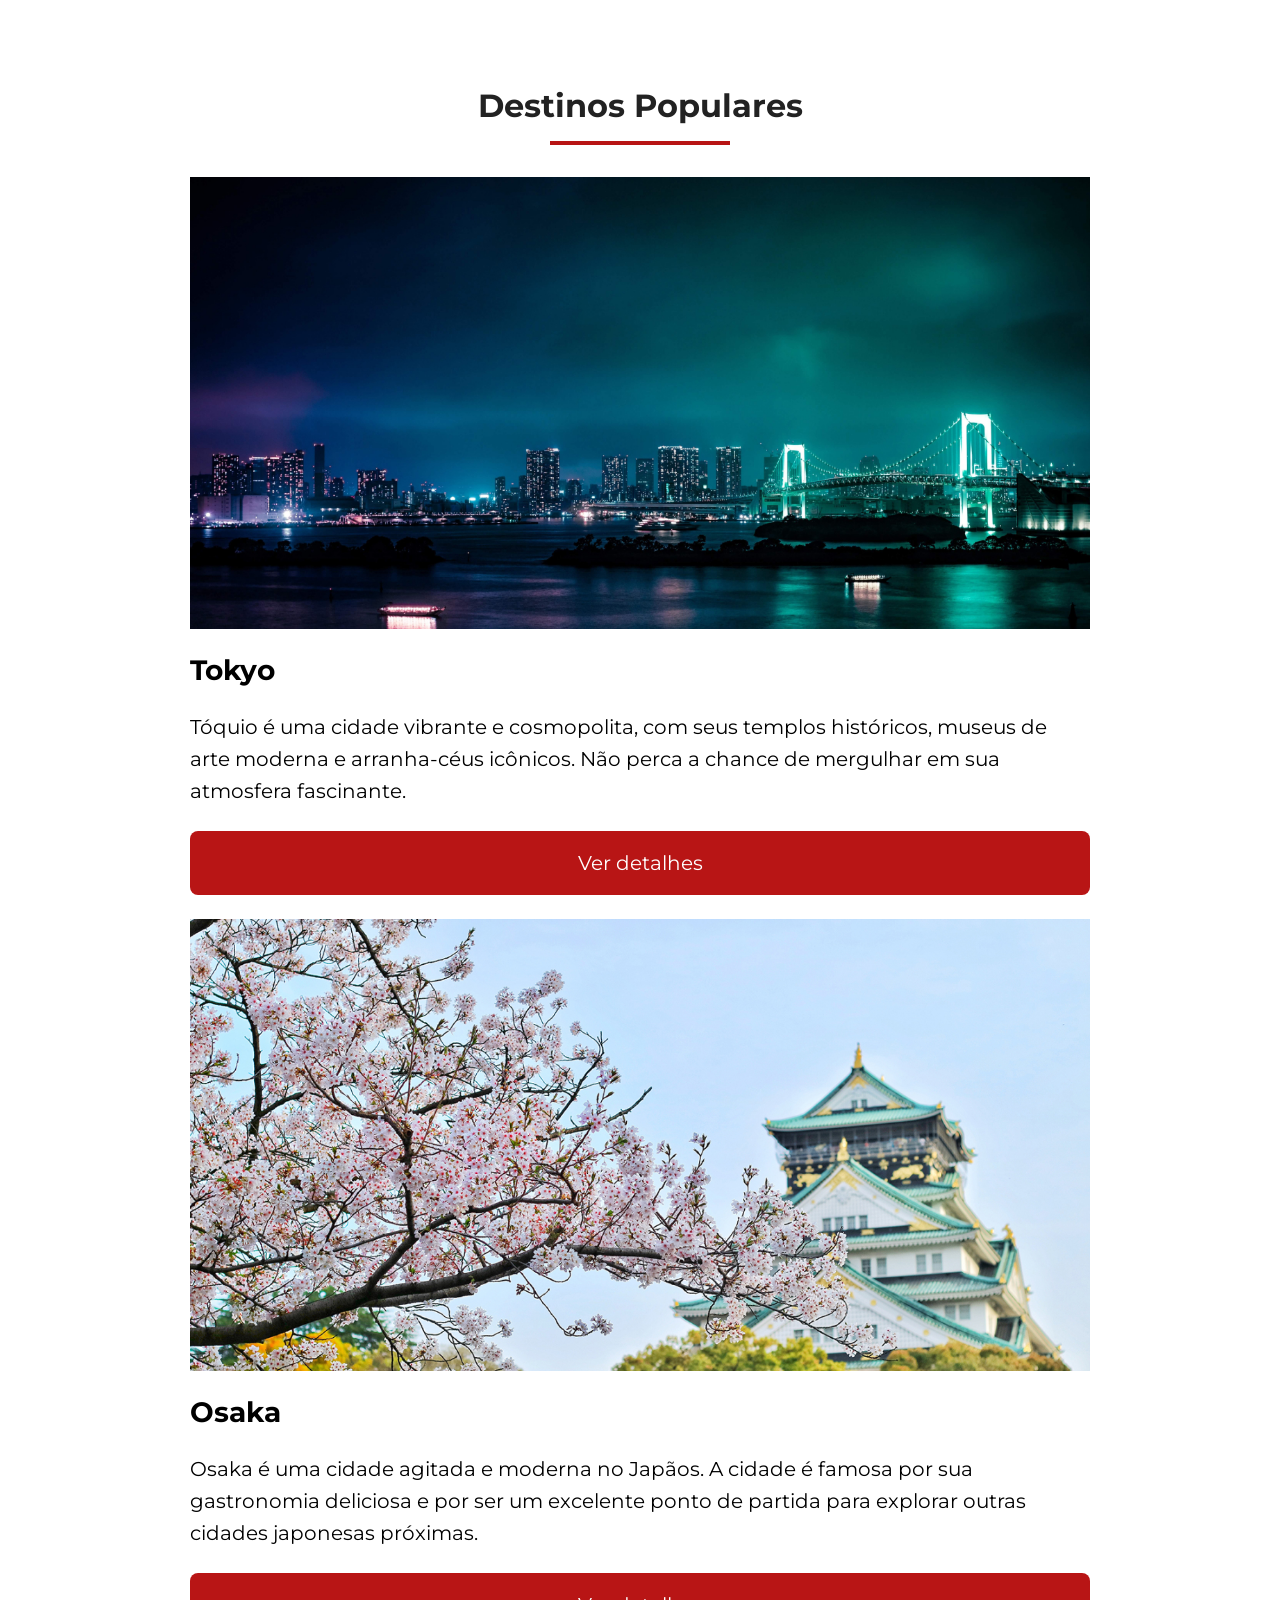
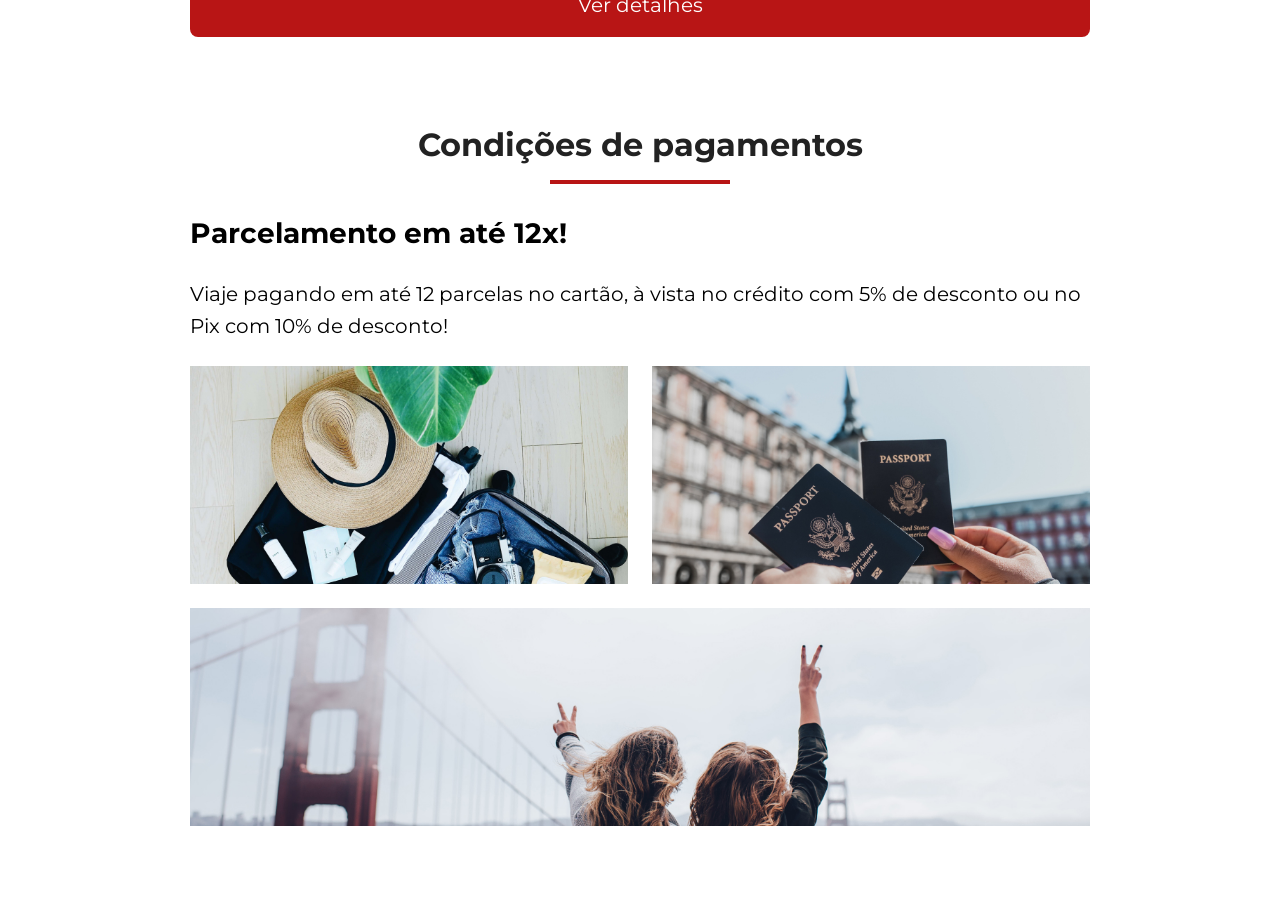
==== commit a3fd45a2: "finaliza sessão de pagamentos" ====
--- a/index.html
+++ b/index.html
@@ -271,16 +271,21 @@
         <hr>
       </div>
 
-      <div class="text-content">
-        <h3>Parcelamento em até 12x!</h3>
-        <p>Viaje pagando em até 12 parcelas no cartão, à vista no crédito com 5% de desconto ou no Pix com 10% de desconto! </p>
-      </div>
-
-      <div class="img-content">
-        <div class="image bag"></div>
-        <div class="image passport"></div>
-        <div class="image people"></div>
-      </div>
+      <div class="content-container">
+        <div class="text-content">
+          <h3 class="content-title">Parcelamento em até 12x!</h3>
+          <p class="content-text">Viaje pagando em até 12 parcelas no cartão, à vista no crédito com 5% de desconto ou no Pix com 10% de desconto! </p>
+        </div>
+
+        <div class="img-gallery">
+          <div class="image bag"></div>
+          <div class="image passport"></div>
+          <div class="image people colspan-2"></div>
+        </div>
+      </div>
+
+
+  
     </section>
   </body>
 </html>
--- a/css/style.css
+++ b/css/style.css
@@ -3,4 +3,5 @@
 @import url(hero.css);
 @import url(offers.css);
 @import url(categorias.css);
-@import url(destinations.css);+@import url(destinations.css);
+@import url(payments.css);
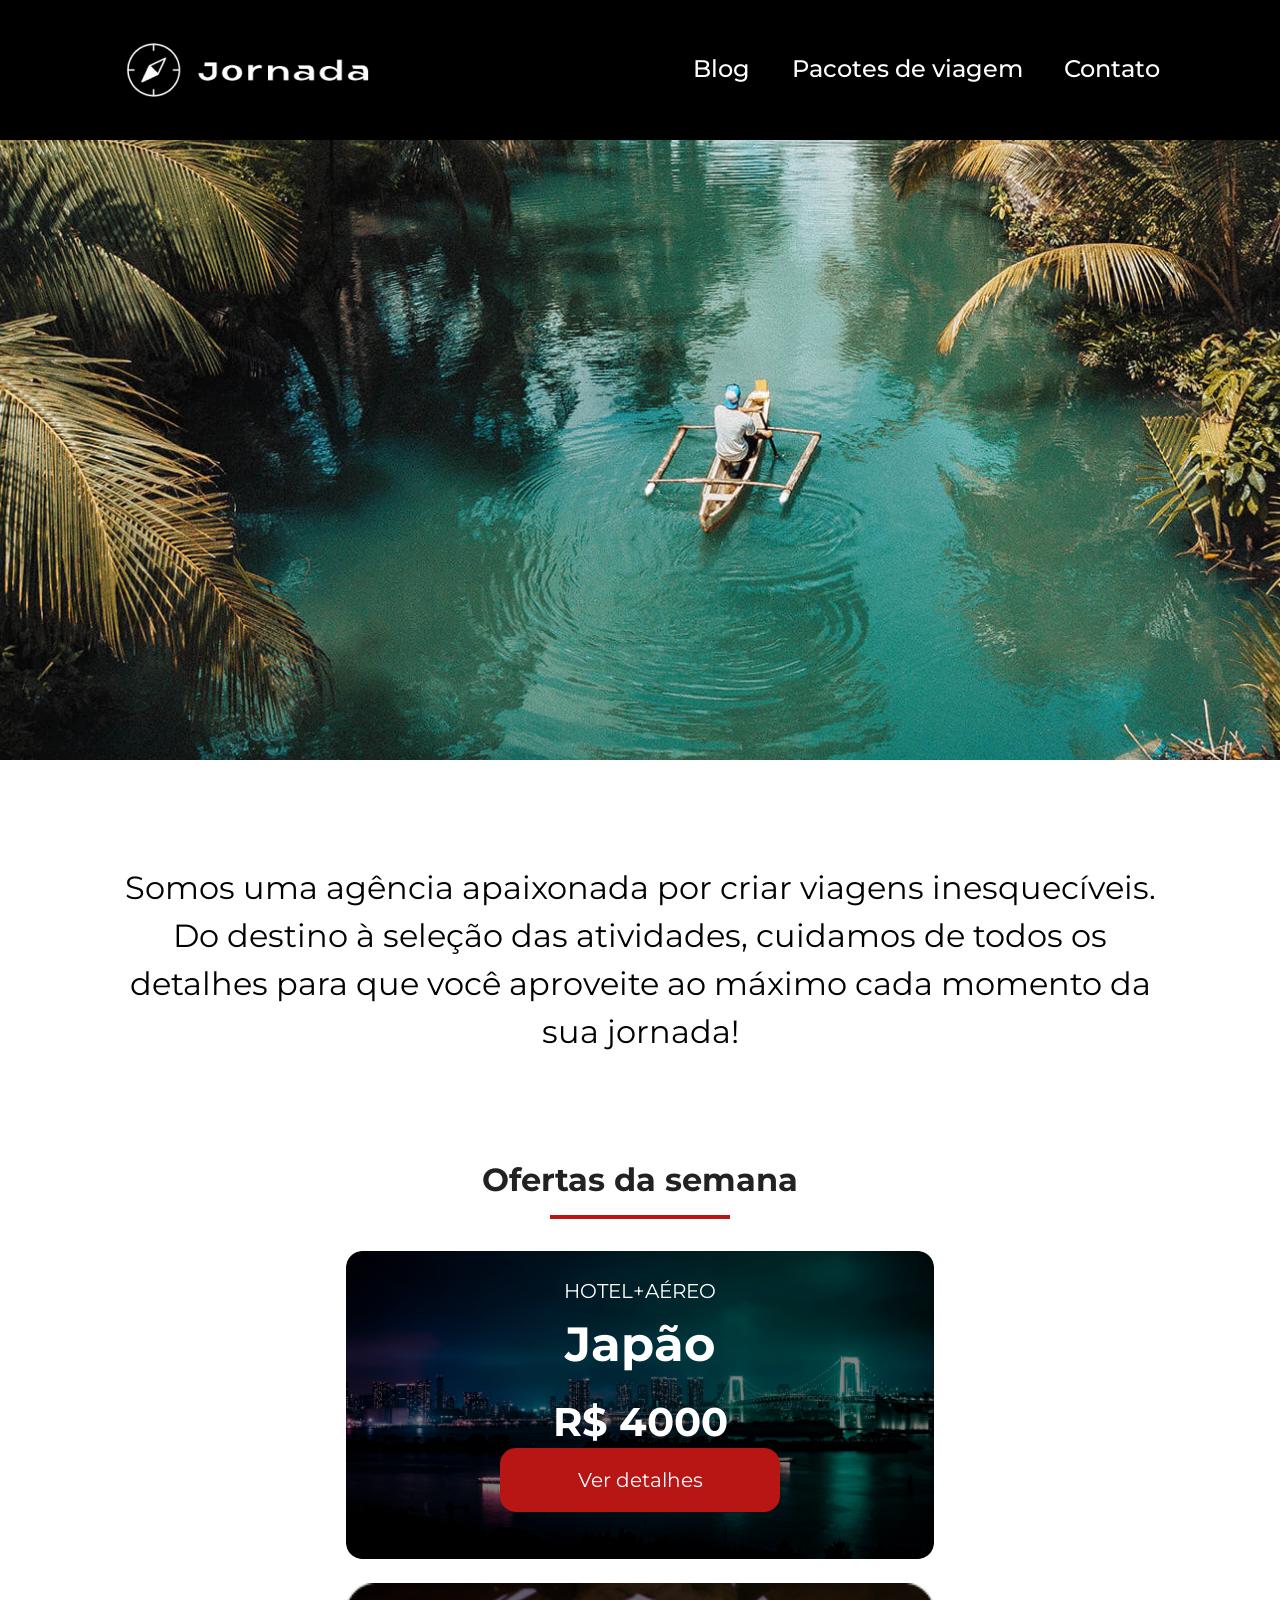
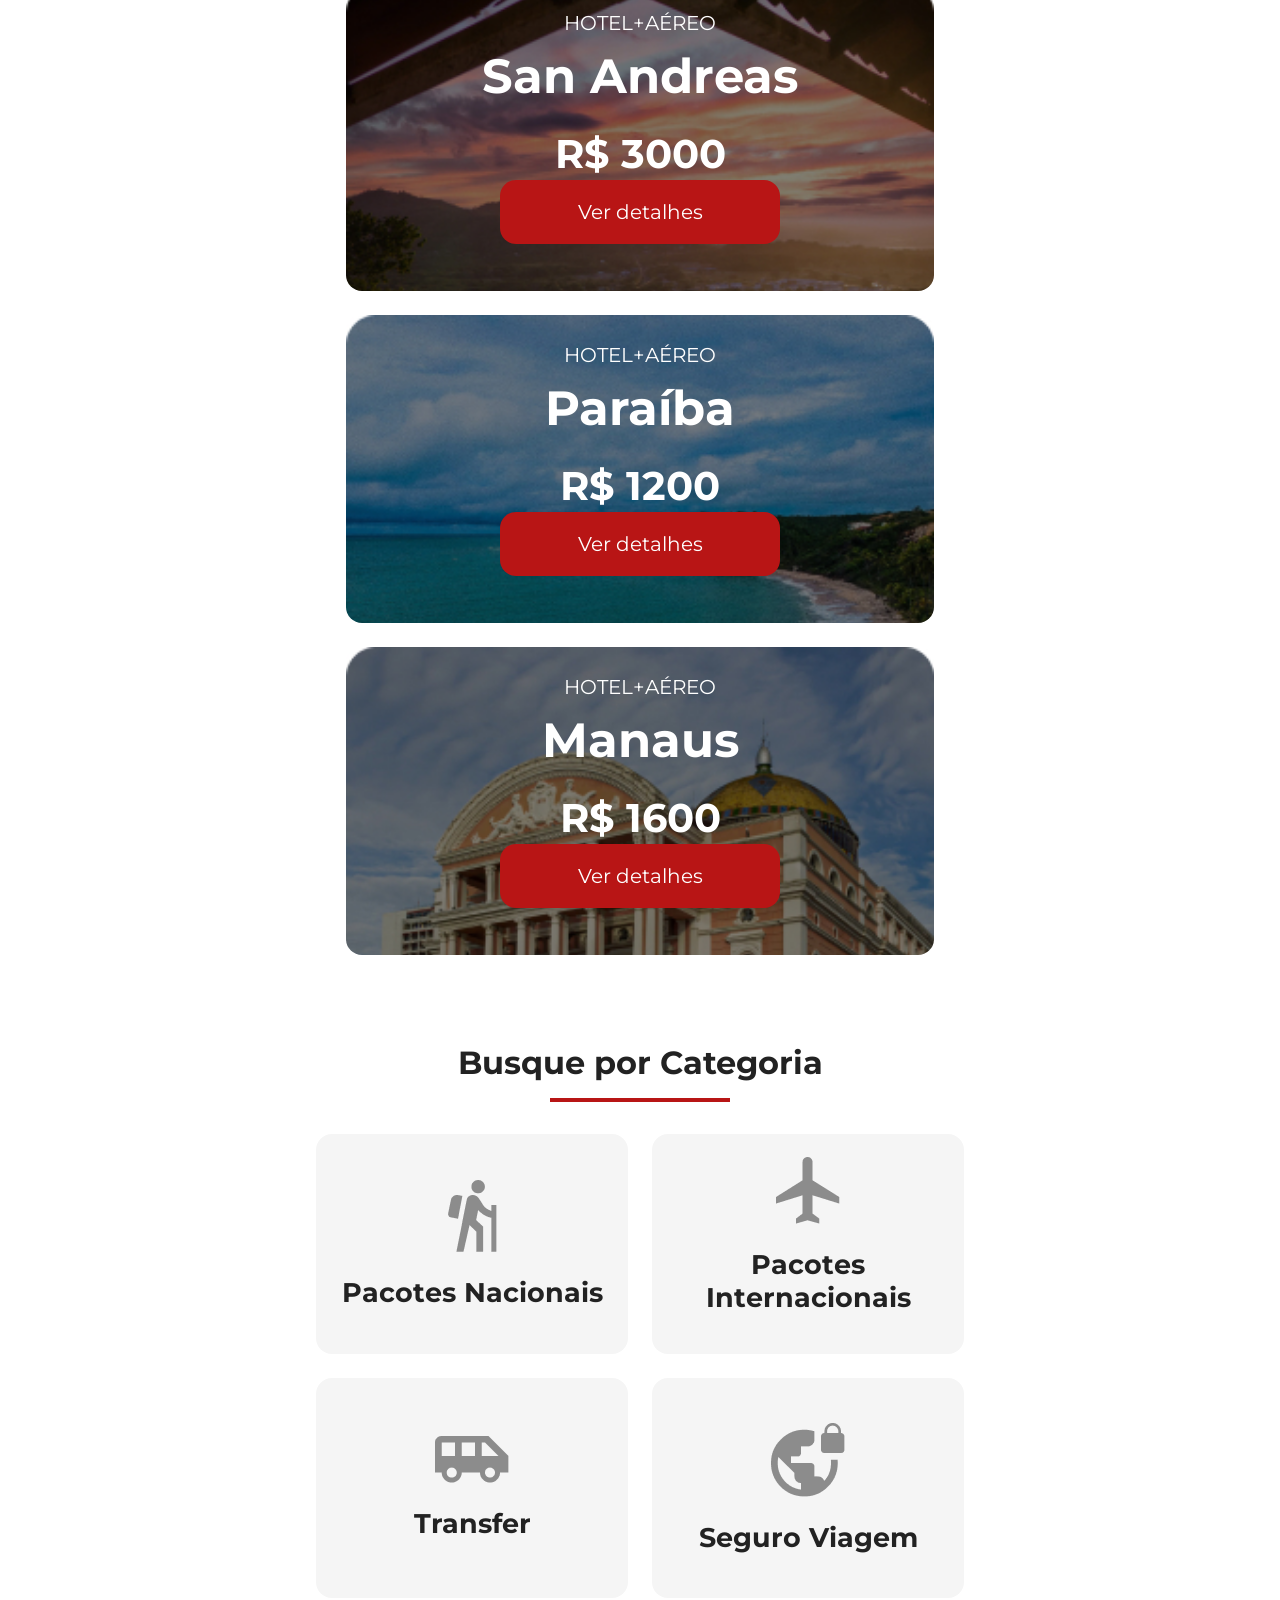
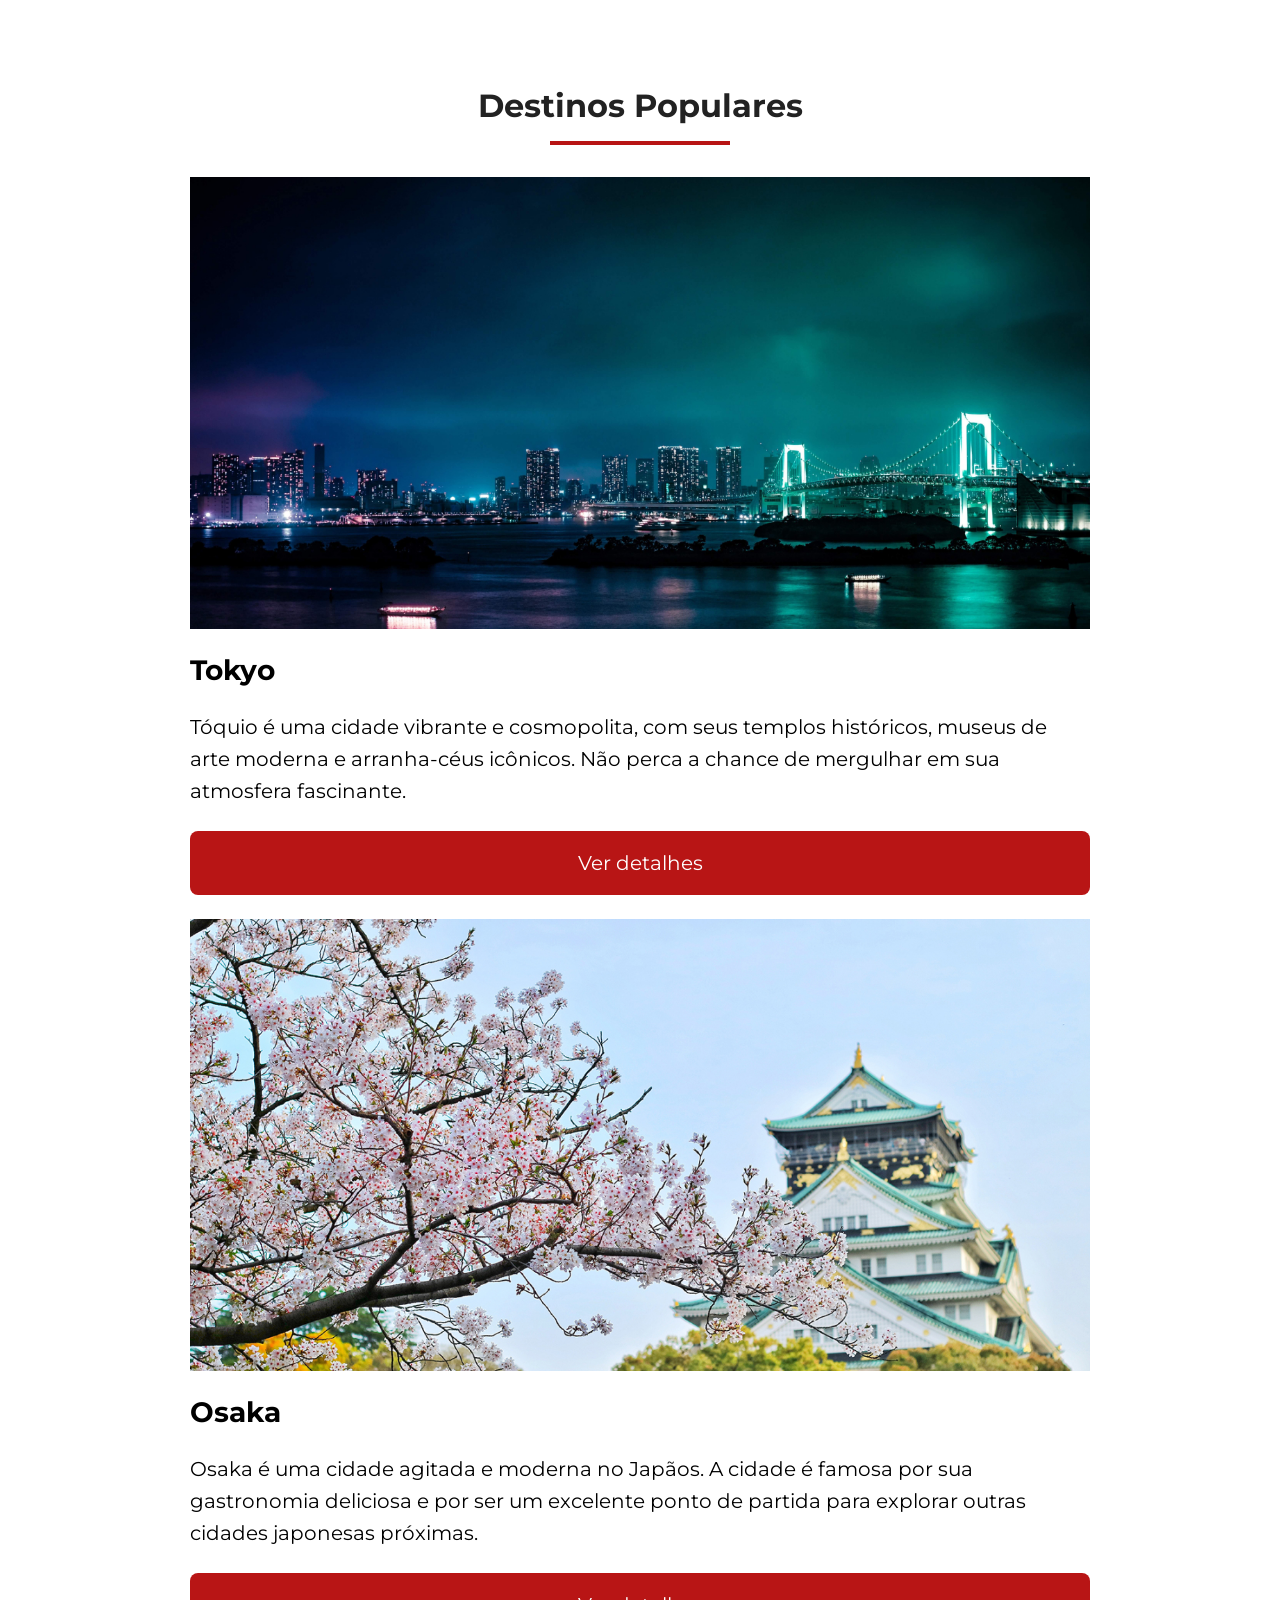
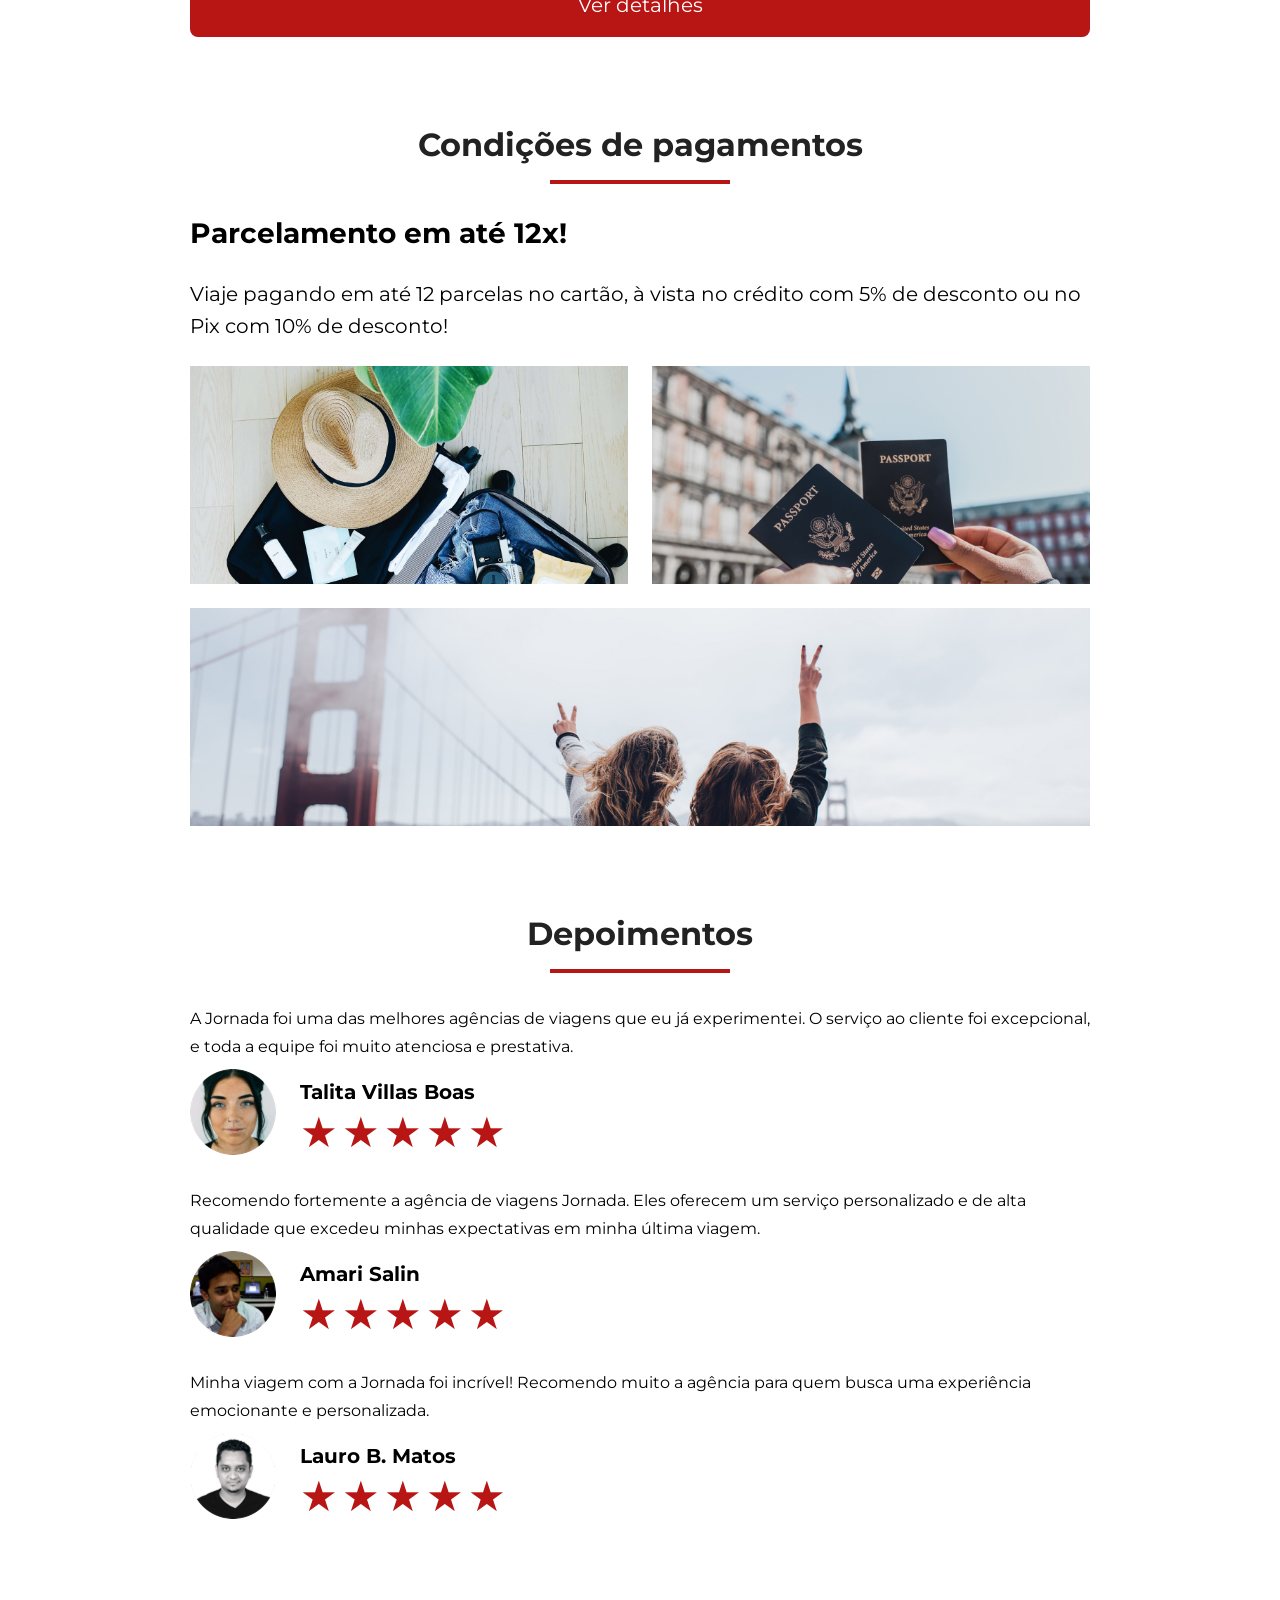
==== commit e35d9d9a: "finaliza estilos do mobile" ====
--- a/index.html
+++ b/index.html
@@ -284,8 +284,75 @@
         </div>
       </div>
 
-
-  
-    </section>
+    </section>
+
+    <!-- TESTIMONIALS -->
+     <section class="testimonials">
+      <div class="section-title">
+        <h2>Depoimentos</h2>
+        <hr>
+      </div>
+
+      <div class="testimonials-container">
+        <article>
+          <header>
+            <p>A Jornada foi uma das melhores agências de viagens que eu já experimentei. O serviço ao cliente foi excepcional, e toda a equipe foi muito atenciosa e prestativa.</p>
+          </header>
+          <footer>
+            <img src="./img/perfil-1.png" alt="Imagem da cliente Talita">
+            <div class="profile-content">
+              <h4>Talita Villas Boas</h4>
+              <div class="rating">
+                <span class="star">★</span>
+                <span class="star">★</span>
+                <span class="star">★</span>
+                <span class="star">★</span>
+                <span class="star">★</span>
+              </div>
+            </div>
+          </footer>
+        </article>
+
+        <article>
+          <header>
+            <p>Recomendo fortemente a agência de viagens Jornada. Eles oferecem um serviço personalizado e de alta qualidade que excedeu minhas expectativas em minha última viagem.</p>
+          </header>
+          <footer>
+            <img src="./img/perfil-2.png" alt="Imagem do cliente Amari Salin">
+            <div class="profile-content">
+              <h4>Amari Salin</h4>
+              <div class="rating">
+                <span class="star">★</span>
+                <span class="star">★</span>
+                <span class="star">★</span>
+                <span class="star">★</span>
+                <span class="star">★</span>
+              </div>
+            </div>
+          </footer>
+        </article>
+
+        <article>
+          <header>
+            <p>Minha viagem com a Jornada foi incrível! Recomendo muito a agência para quem busca uma experiência emocionante e personalizada.</p>
+          </header>
+          <footer>
+            <img src="./img/perfil-3.png" alt="Imagem do cliente Lauro B. Matos">
+            <div class="profile-content">
+              <h4>Lauro B. Matos</h4>
+              <div class="rating">
+                <span class="star">★</span>
+                <span class="star">★</span>
+                <span class="star">★</span>
+                <span class="star">★</span>
+                <span class="star">★</span>
+              </div>
+            </div>
+          </footer>
+        </article>
+
+
+      </div>
+     </section>
   </body>
 </html>
--- a/css/style.css
+++ b/css/style.css
@@ -4,4 +4,5 @@
 @import url(offers.css);
 @import url(categorias.css);
 @import url(destinations.css);
-@import url(payments.css);+@import url(payments.css);
+@import url(testimonials.css);
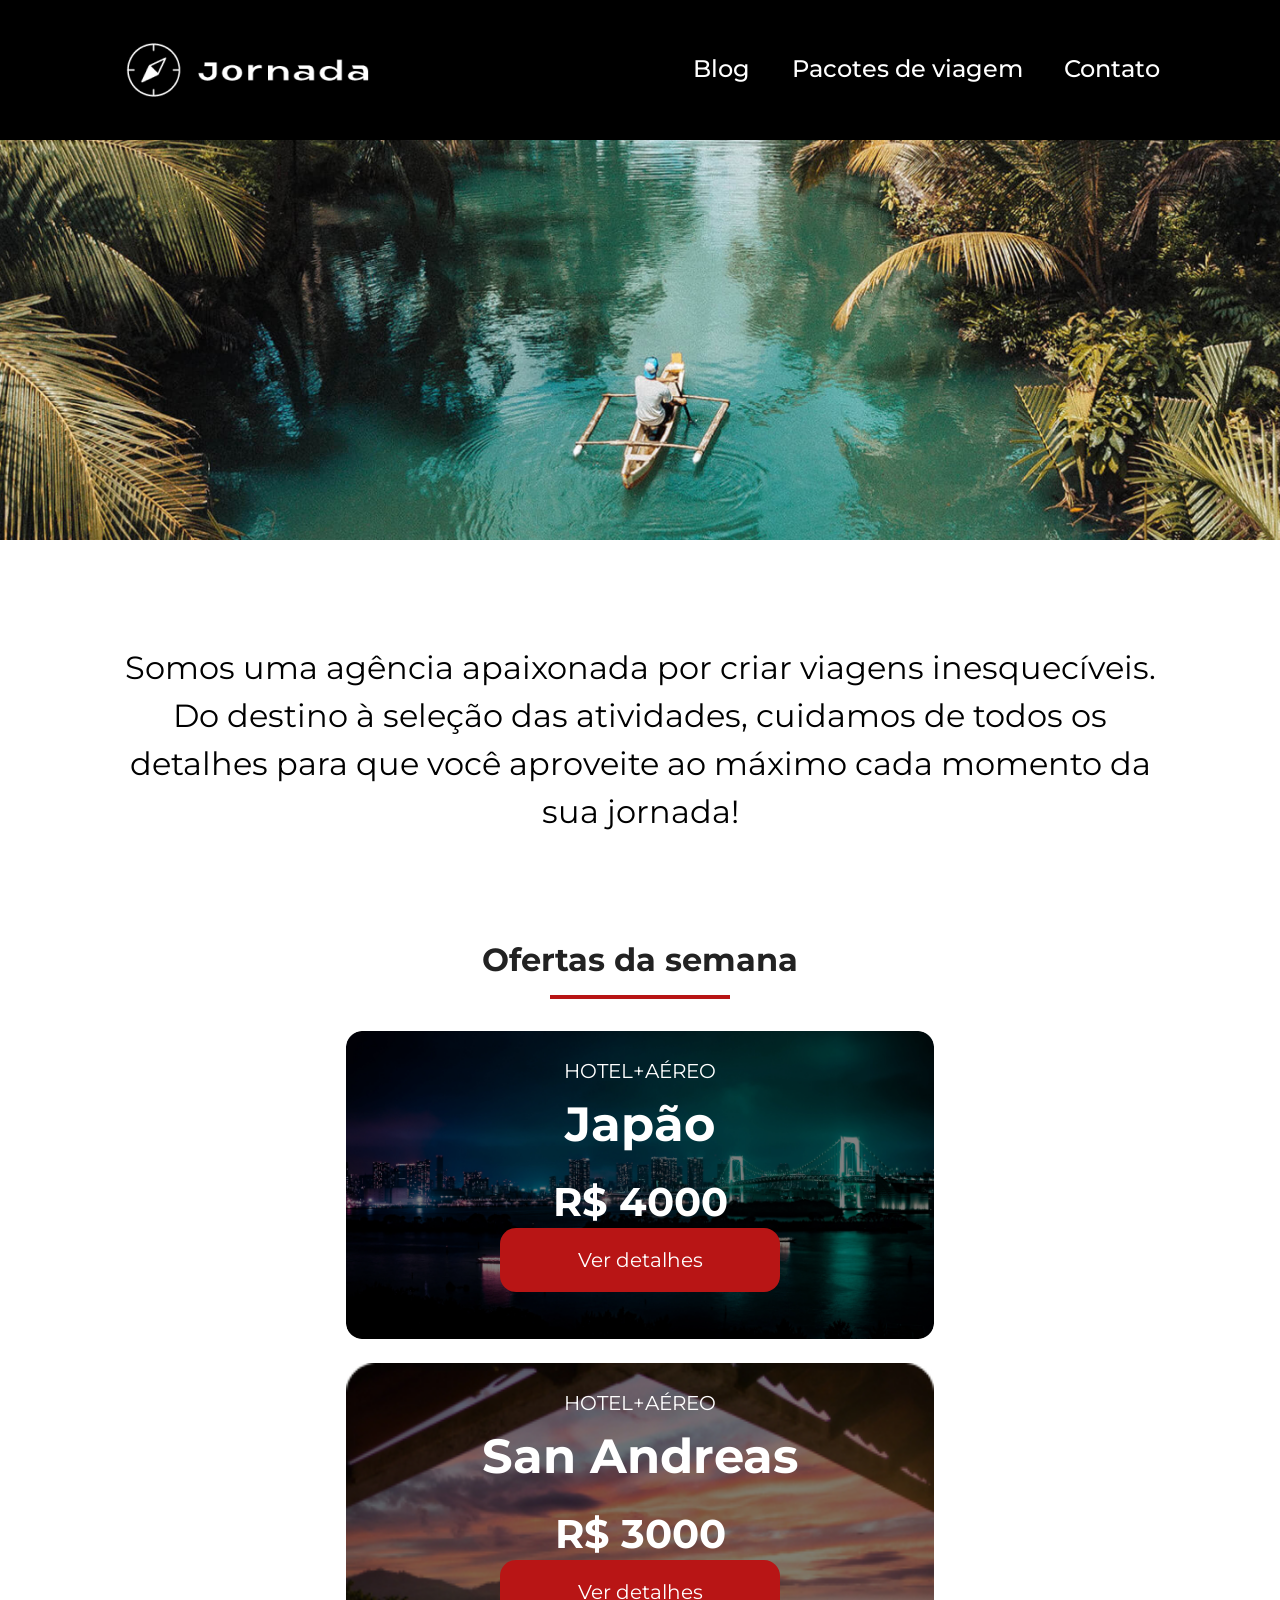
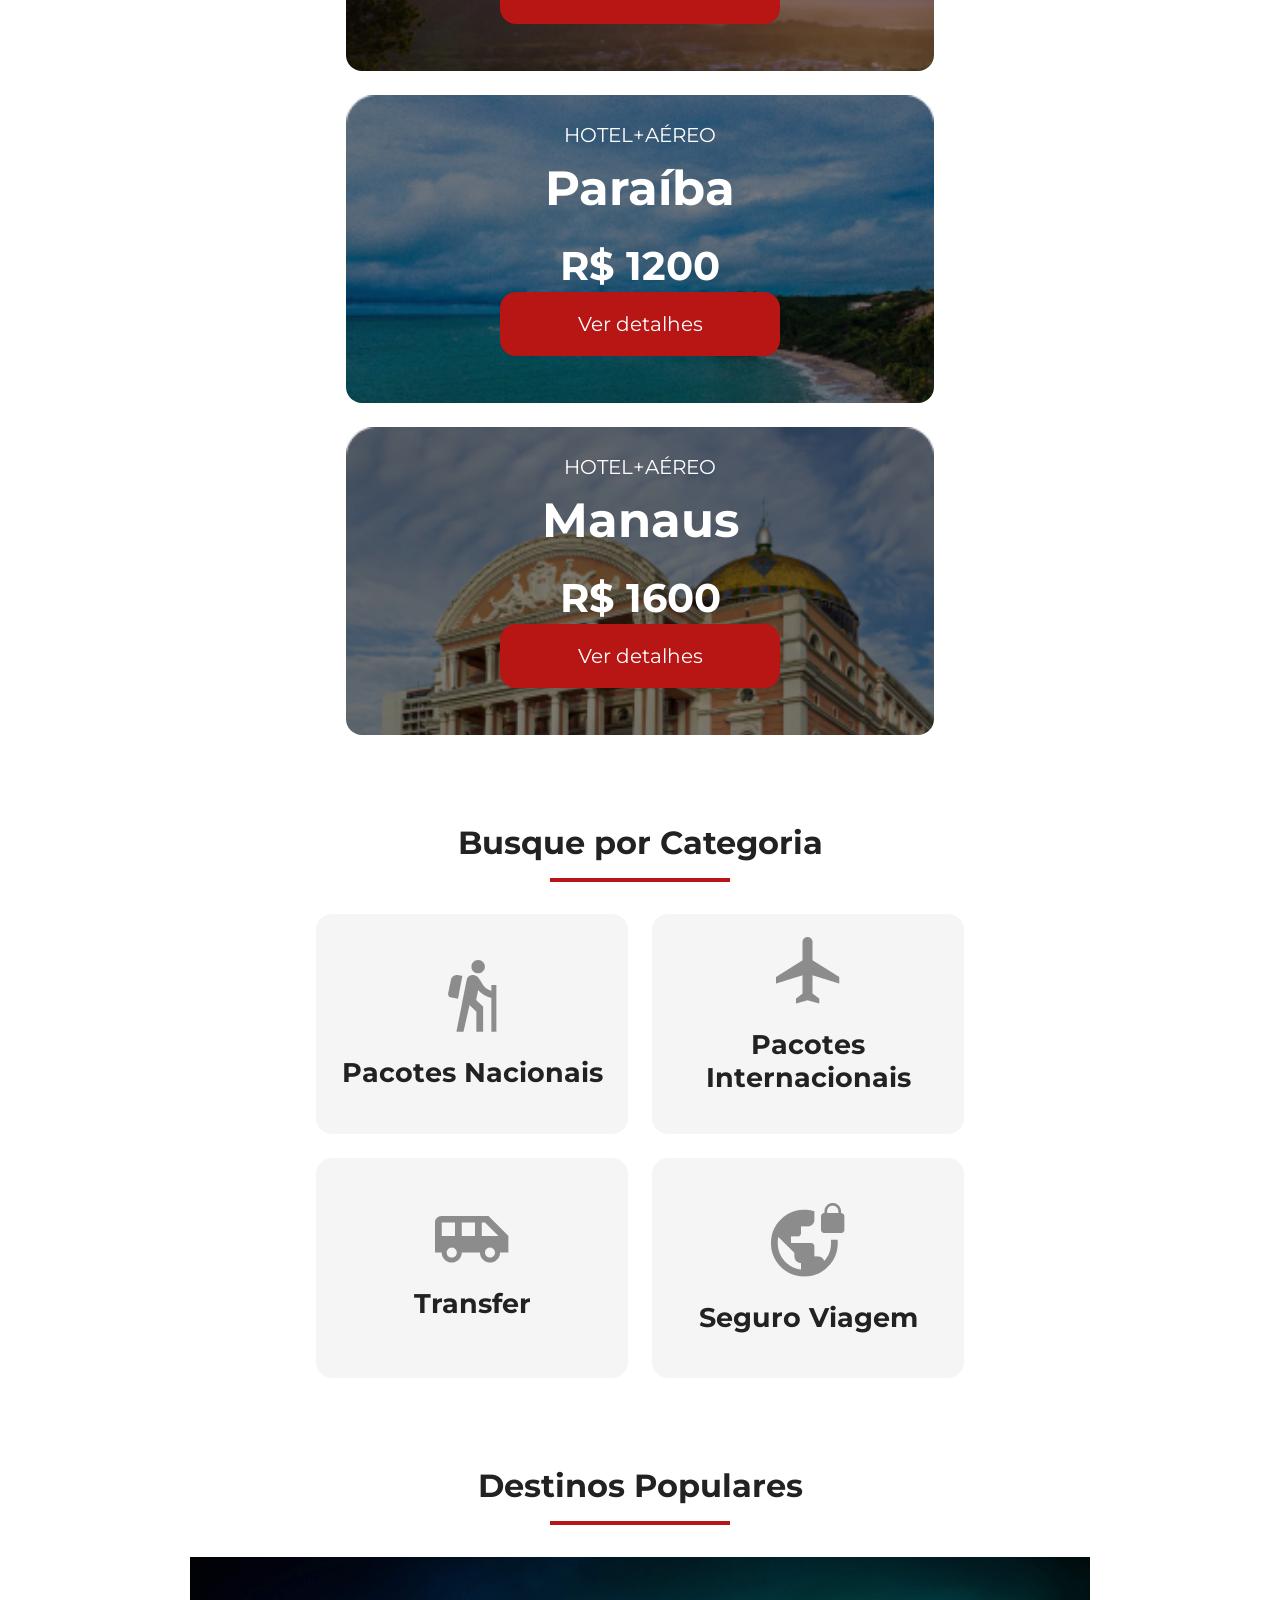
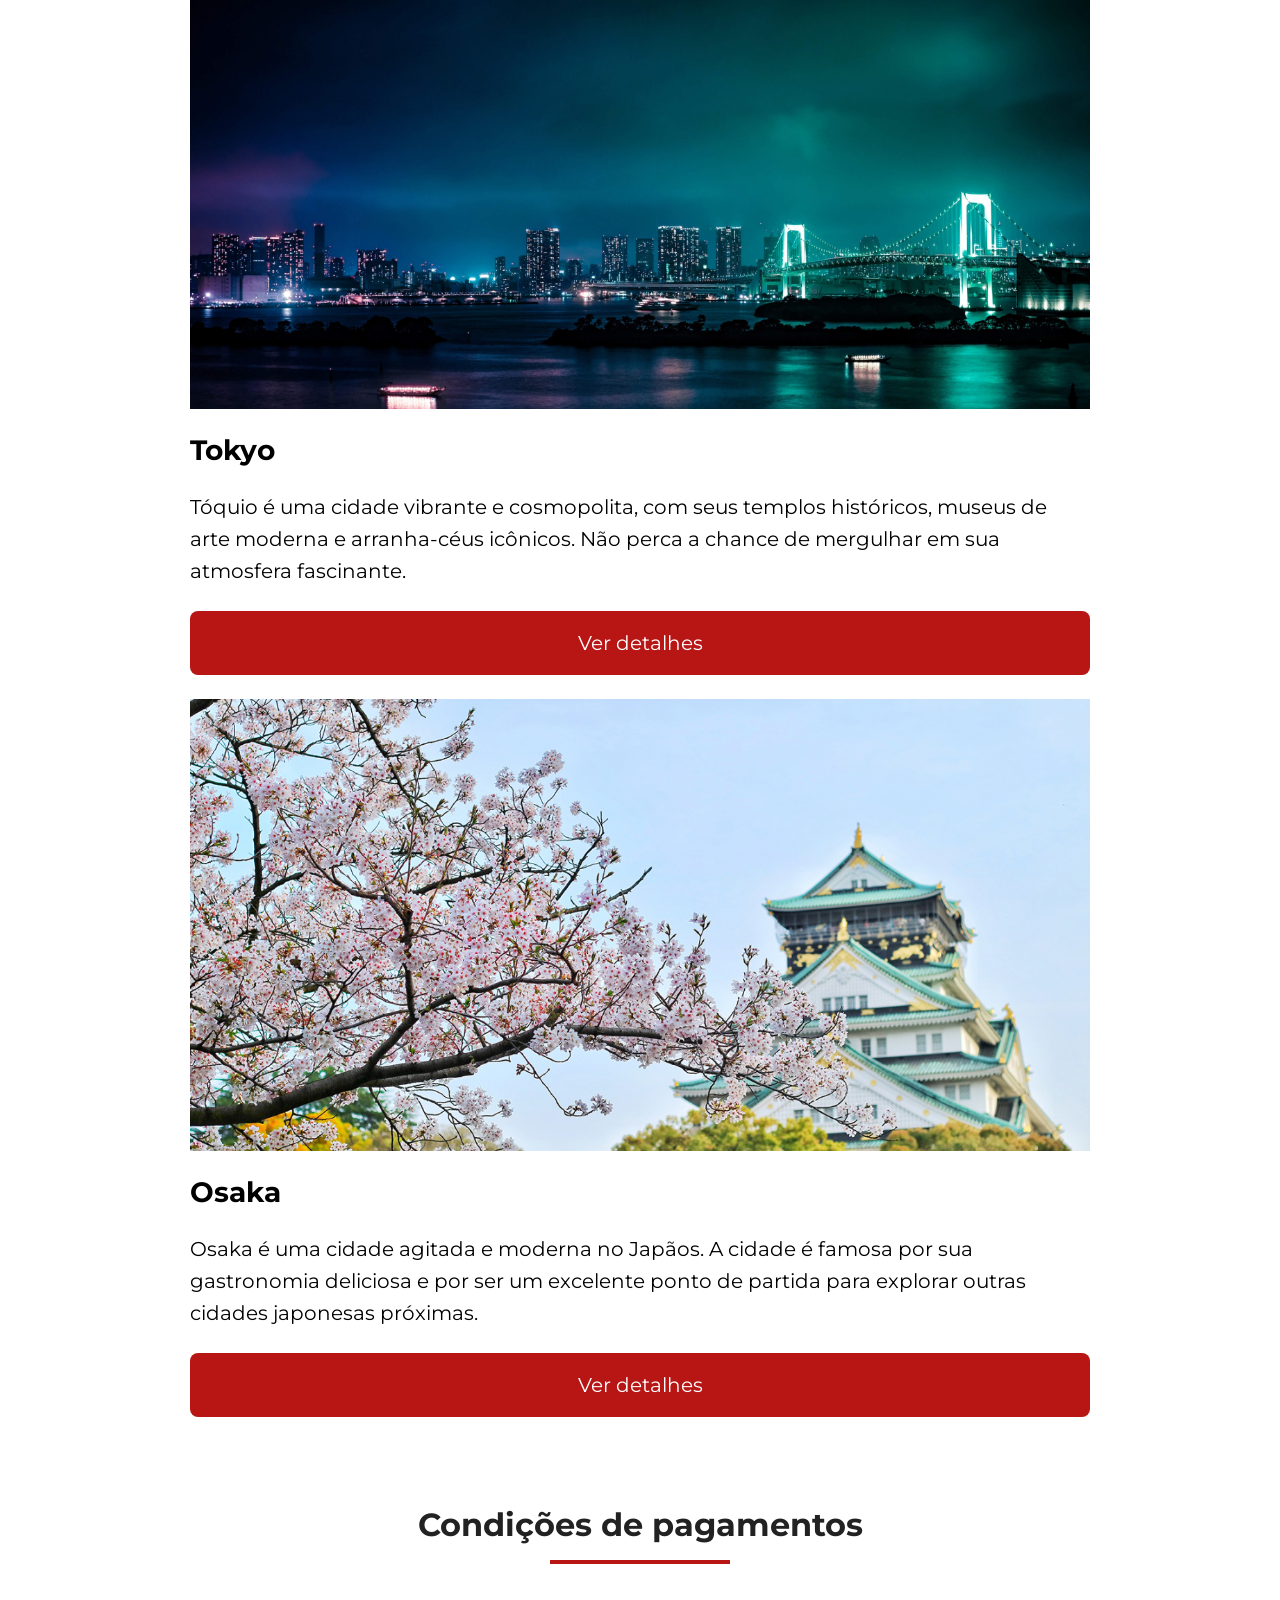
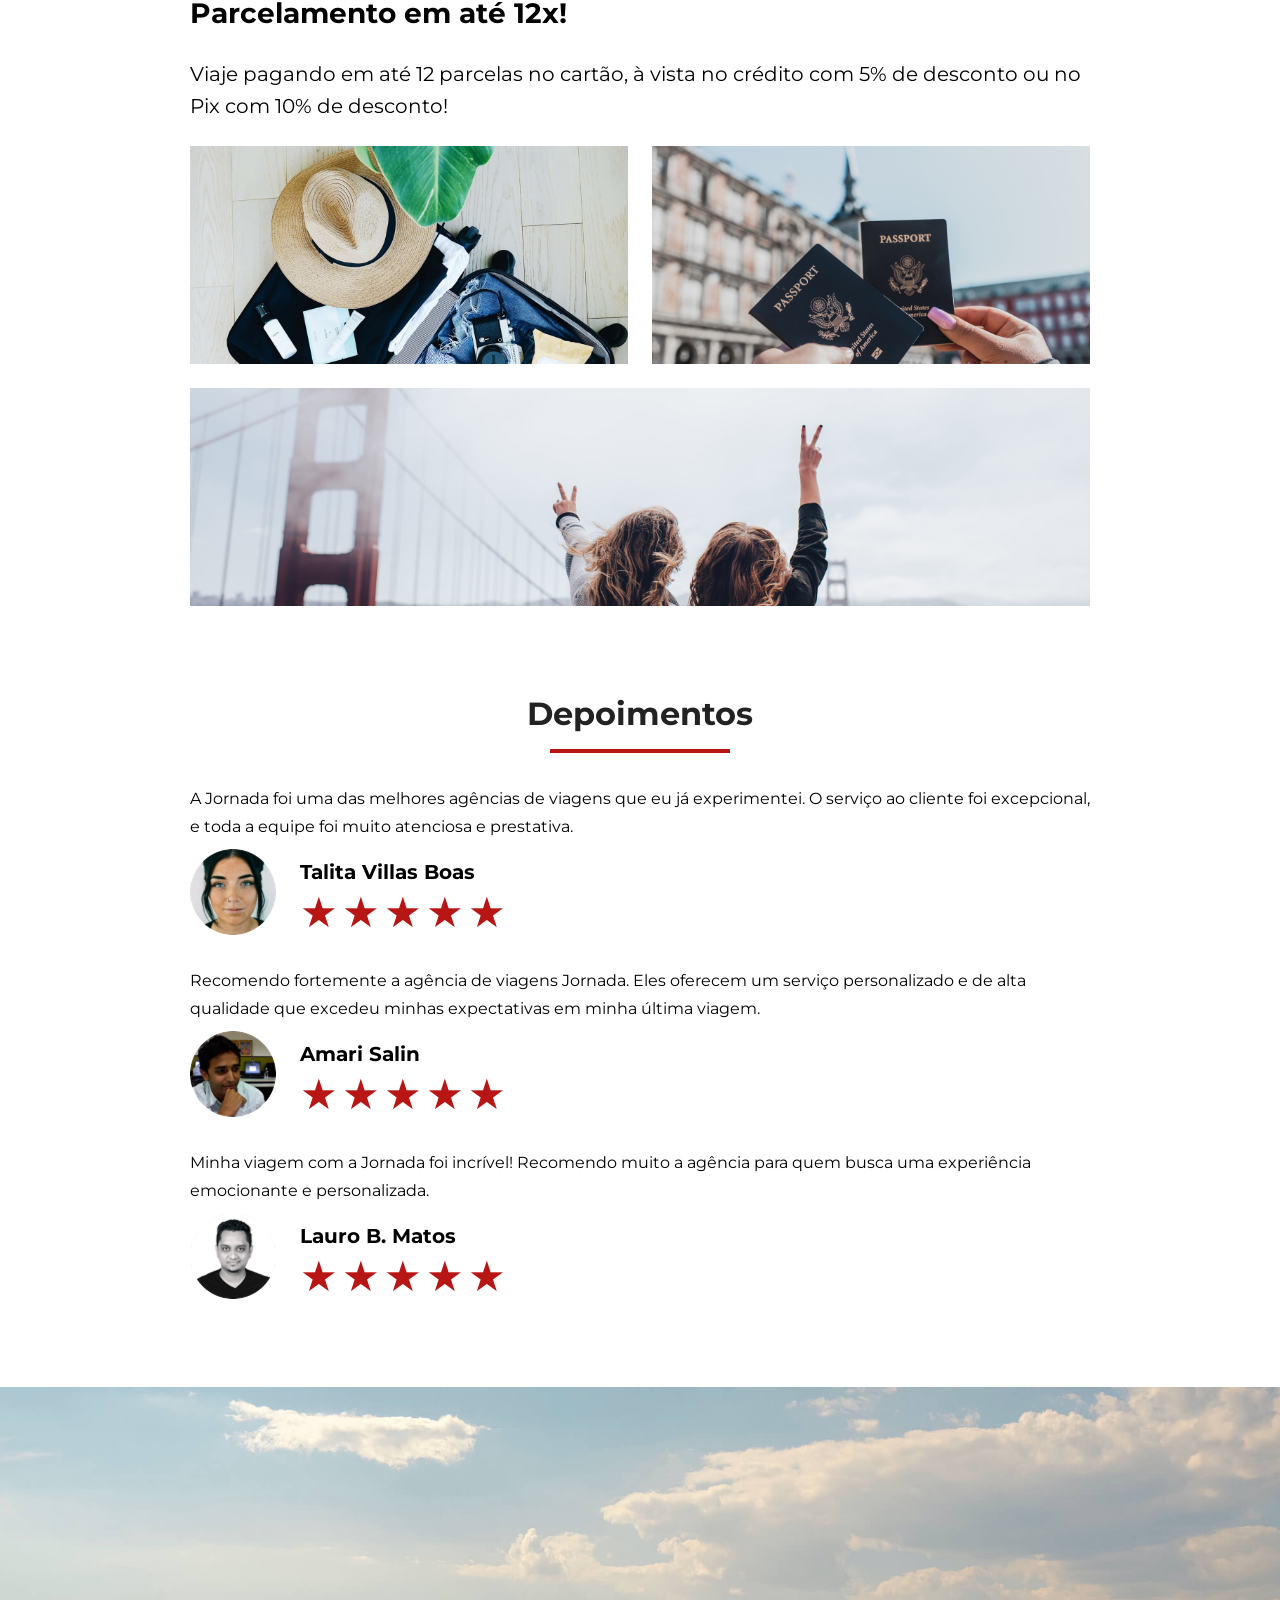
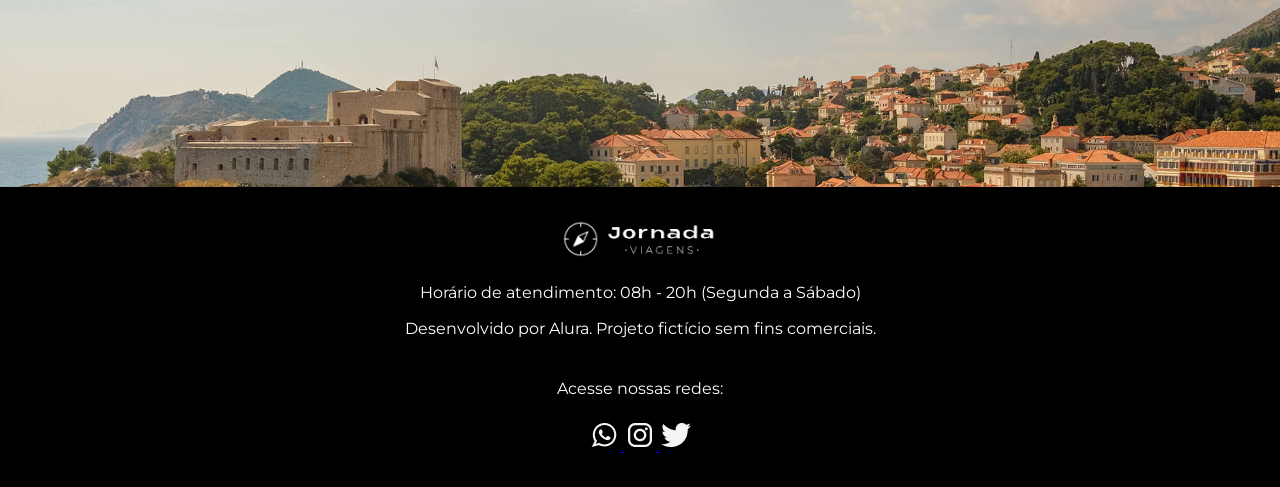
==== commit d5d94d2f: "Finaliza o footer" ====
--- a/index.html
+++ b/index.html
@@ -129,24 +129,19 @@
 
       <!-- CARD 1 -->
       <div class="categories-card">
-          <a
-            href="#"
-            class="card"
-            target="_blank"
-            title="Busque pela categoria pacotes Nacionais"
-          >
-            <img
-              src="img/categorias-1.png"
-              alt="Ícone de pessoa fazendo trilha"
-            />
-
-            <h3>
-              Pacotes Nacionais
-            </h3>
-
-          </a>
-
-        
+        <a
+          href="#"
+          class="card"
+          target="_blank"
+          title="Busque pela categoria pacotes Nacionais"
+        >
+          <img
+            src="img/categorias-1.png"
+            alt="Ícone de pessoa fazendo trilha"
+          />
+
+          <h3>Pacotes Nacionais</h3>
+        </a>
 
         <!-- CARD 2 -->
         <article class="categories-card two-line">
@@ -161,12 +156,8 @@
               alt="Ícone de pessoa fazendo trilha"
             />
 
-            <h3>
-              Pacotes Internacionais
-            </h3>
-
+            <h3>Pacotes Internacionais</h3>
           </a>
-
         </article>
 
         <!-- CARD 3 -->
@@ -182,12 +173,8 @@
               alt="Ícone de pessoa fazendo trilha"
             />
 
-            <h3>
-              Transfer
-            </h3>
-
+            <h3>Transfer</h3>
           </a>
-
         </article>
 
         <!-- CARD 4 -->
@@ -203,15 +190,10 @@
               alt="Ícone de pessoa fazendo trilha"
             />
 
-            <h3>
-              Seguro Viagem
-            </h3>
-
+            <h3>Seguro Viagem</h3>
           </a>
-
-        </article>
-      </div>
-
+        </article>
+      </div>
     </section>
 
     <!-- DESTINATIONS -->
@@ -221,60 +203,63 @@
         <hr />
       </div>
 
-
       <div class="destinations-items">
         <article class="item Tokyo">
           <header>
             <div class="img-item"></div>
             <h4>Tokyo</h4>
-            
-          </header>    
-
-          <p>Tóquio é uma cidade vibrante e cosmopolita, com seus templos históricos, museus de arte moderna e arranha-céus icônicos. Não perca a chance de mergulhar em sua atmosfera fascinante.</p>
-
-          <footer>
-          <a 
-          href="#" 
-          class="button"
-          target="_blank"
-          title="Veja mais detalhes de Tokyo"
-          >Ver detalhes</a>
-          </footer>
-
+          </header>
+
+          <p>
+            Tóquio é uma cidade vibrante e cosmopolita, com seus templos
+            históricos, museus de arte moderna e arranha-céus icônicos. Não
+            perca a chance de mergulhar em sua atmosfera fascinante.
+          </p>
+
+          <footer>
+            <a
+              href="#"
+              class="button"
+              target="_blank"
+              title="Veja mais detalhes de Tokyo"
+              >Ver detalhes</a
+            >
+          </footer>
         </article>
 
         <article class="item Osaka">
           <header>
-            <div class="img-item">
-            
-            </div>
+            <div class="img-item"></div>
             <h4>Osaka</h4>
-            
-          </header>
-
-          <p>Osaka é uma cidade agitada e moderna no Japãos. A cidade é famosa por sua gastronomia deliciosa e por ser um excelente ponto de partida para explorar outras cidades japonesas próximas.</p>
-
-          <footer>
-          <a href="#" class="button">Ver detalhes</a>
-          </footer>
-
-        </article>
-
-      </div>
-
+          </header>
+
+          <p>
+            Osaka é uma cidade agitada e moderna no Japãos. A cidade é famosa
+            por sua gastronomia deliciosa e por ser um excelente ponto de
+            partida para explorar outras cidades japonesas próximas.
+          </p>
+
+          <footer>
+            <a href="#" class="button">Ver detalhes</a>
+          </footer>
+        </article>
+      </div>
     </section>
 
     <!-- PAYMENTS -->
     <section class="payments">
       <div class="section-title">
         <h2>Condições de pagamentos</h2>
-        <hr>
+        <hr />
       </div>
 
       <div class="content-container">
         <div class="text-content">
           <h3 class="content-title">Parcelamento em até 12x!</h3>
-          <p class="content-text">Viaje pagando em até 12 parcelas no cartão, à vista no crédito com 5% de desconto ou no Pix com 10% de desconto! </p>
+          <p class="content-text">
+            Viaje pagando em até 12 parcelas no cartão, à vista no crédito com
+            5% de desconto ou no Pix com 10% de desconto!
+          </p>
         </div>
 
         <div class="img-gallery">
@@ -283,23 +268,26 @@
           <div class="image people colspan-2"></div>
         </div>
       </div>
-
     </section>
 
     <!-- TESTIMONIALS -->
-     <section class="testimonials">
+    <section class="testimonials">
       <div class="section-title">
         <h2>Depoimentos</h2>
-        <hr>
+        <hr />
       </div>
 
       <div class="testimonials-container">
         <article>
           <header>
-            <p>A Jornada foi uma das melhores agências de viagens que eu já experimentei. O serviço ao cliente foi excepcional, e toda a equipe foi muito atenciosa e prestativa.</p>
-          </header>
-          <footer>
-            <img src="./img/perfil-1.png" alt="Imagem da cliente Talita">
+            <p>
+              A Jornada foi uma das melhores agências de viagens que eu já
+              experimentei. O serviço ao cliente foi excepcional, e toda a
+              equipe foi muito atenciosa e prestativa.
+            </p>
+          </header>
+          <footer>
+            <img src="./img/perfil-1.png" alt="Imagem da cliente Talita" />
             <div class="profile-content">
               <h4>Talita Villas Boas</h4>
               <div class="rating">
@@ -315,10 +303,14 @@
 
         <article>
           <header>
-            <p>Recomendo fortemente a agência de viagens Jornada. Eles oferecem um serviço personalizado e de alta qualidade que excedeu minhas expectativas em minha última viagem.</p>
-          </header>
-          <footer>
-            <img src="./img/perfil-2.png" alt="Imagem do cliente Amari Salin">
+            <p>
+              Recomendo fortemente a agência de viagens Jornada. Eles oferecem
+              um serviço personalizado e de alta qualidade que excedeu minhas
+              expectativas em minha última viagem.
+            </p>
+          </header>
+          <footer>
+            <img src="./img/perfil-2.png" alt="Imagem do cliente Amari Salin" />
             <div class="profile-content">
               <h4>Amari Salin</h4>
               <div class="rating">
@@ -334,10 +326,16 @@
 
         <article>
           <header>
-            <p>Minha viagem com a Jornada foi incrível! Recomendo muito a agência para quem busca uma experiência emocionante e personalizada.</p>
-          </header>
-          <footer>
-            <img src="./img/perfil-3.png" alt="Imagem do cliente Lauro B. Matos">
+            <p>
+              Minha viagem com a Jornada foi incrível! Recomendo muito a agência
+              para quem busca uma experiência emocionante e personalizada.
+            </p>
+          </header>
+          <footer>
+            <img
+              src="./img/perfil-3.png"
+              alt="Imagem do cliente Lauro B. Matos"
+            />
             <div class="profile-content">
               <h4>Lauro B. Matos</h4>
               <div class="rating">
@@ -350,9 +348,47 @@
             </div>
           </footer>
         </article>
-
-
-      </div>
-     </section>
+      </div>
+    </section>
+
+    <!-- FOOTER -->
+    <section class="bottom-hero">
+      <div class="img-hero"></div>
+    </section>
+
+    <footer class="main-footer">
+      <div class="footer-content">
+        <img
+          src="img/Logo Footer.png"
+          alt="Imagem da logo do Jornada Viagens"
+        />
+        <p>Horário de atendimento: 08h - 20h (Segunda a Sábado)</p>
+        <p>Desenvolvido por Alura. Projeto fictício sem fins comerciais.</p>
+      </div>
+
+      <div class="footer-social">
+        <p>Acesse nossas redes:</p>
+        <a href="#" target="_blank" title="Acesse o Whatsapp do Jornada Viagens">
+          <img
+            src="img/Whatsapp 1.png"
+            alt="Icone do Whatsapp"
+          />
+        </a>
+
+        <a href="#" target="_blank" title="Acesse o Instagram do Jornada Viagens">
+          <img
+            src="img/Instragam 1.png"
+            alt="Icone do Instagram"
+          />
+        </a>
+
+        <a href="#" target="_blank" title="Acesse o Twitter do Jornada Viagens">
+          <img
+            src="img/Twiter 1.png"
+            alt="Icone do Twitter"
+          />
+        </a>
+      </div>
+    </footer>
   </body>
 </html>
--- a/css/style.css
+++ b/css/style.css
@@ -5,4 +5,5 @@
 @import url(categorias.css);
 @import url(destinations.css);
 @import url(payments.css);
-@import url(testimonials.css);+@import url(testimonials.css);
+@import url(footer.css);
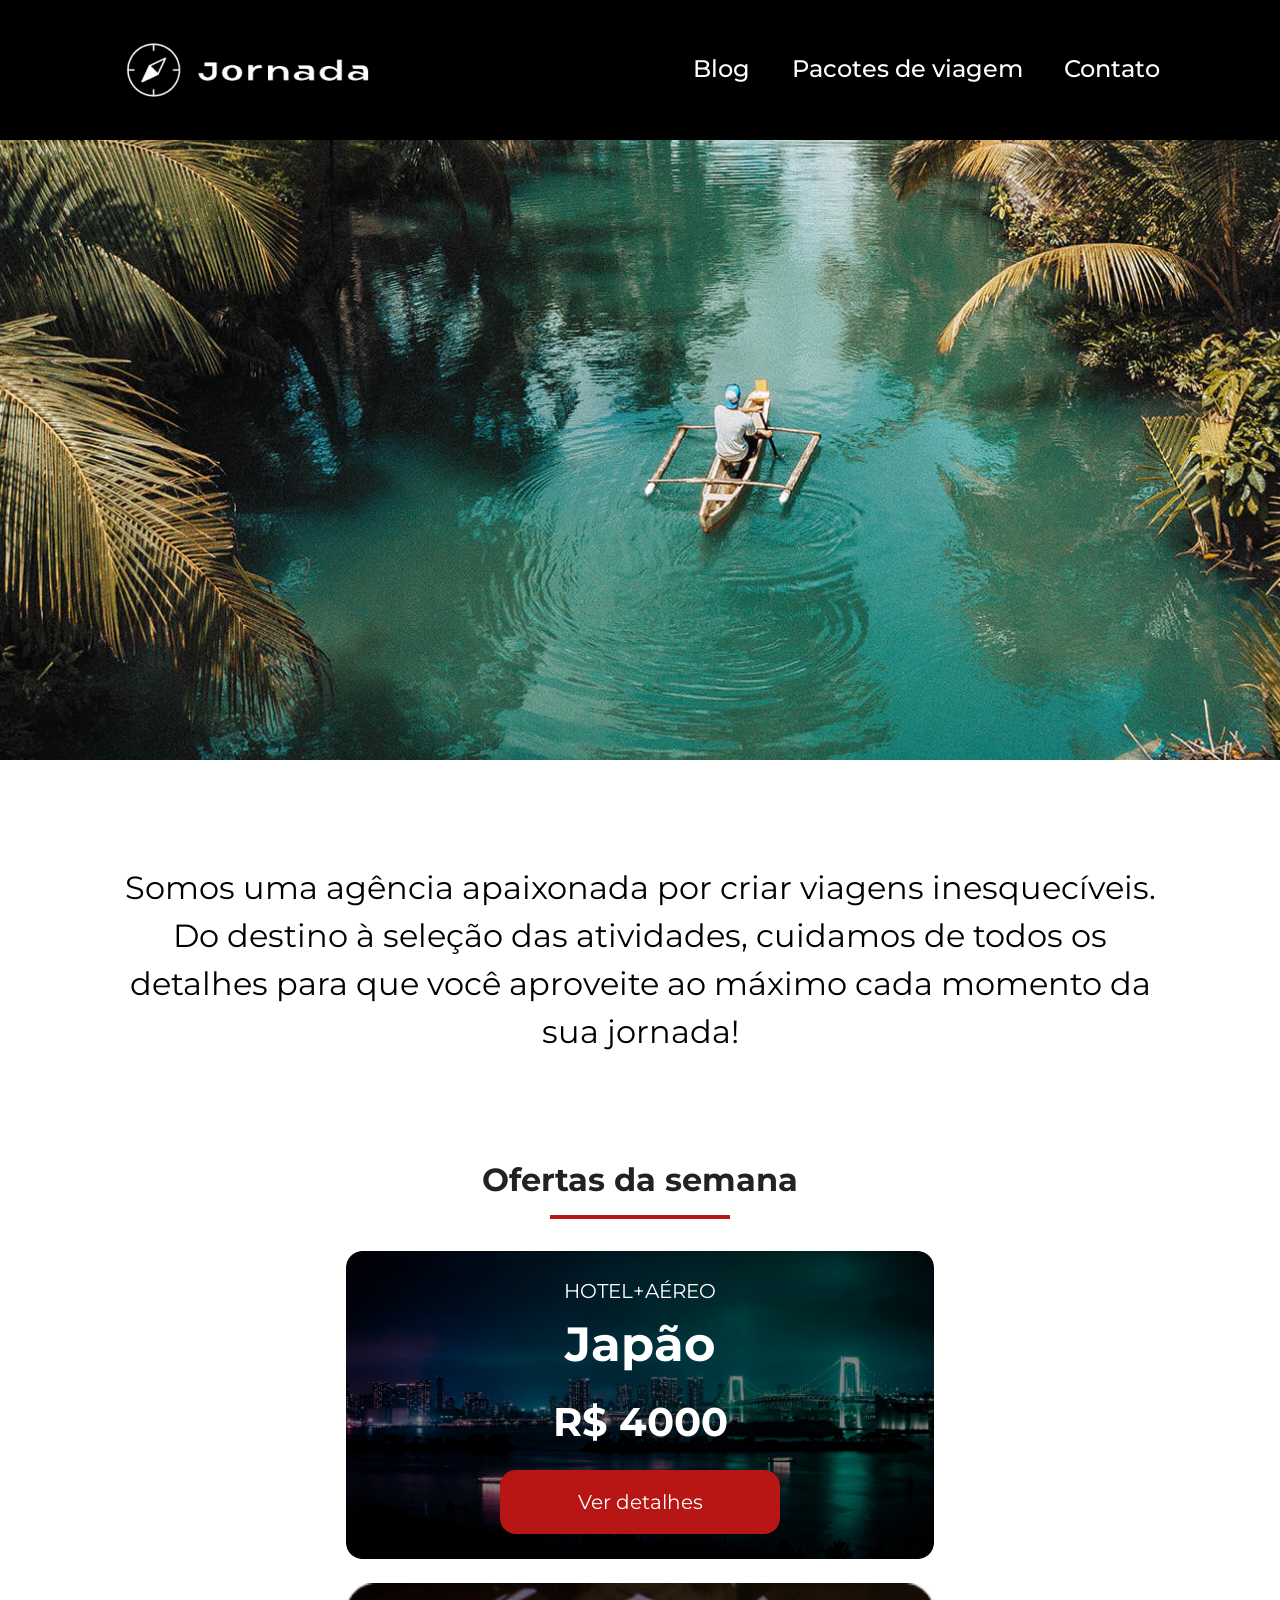
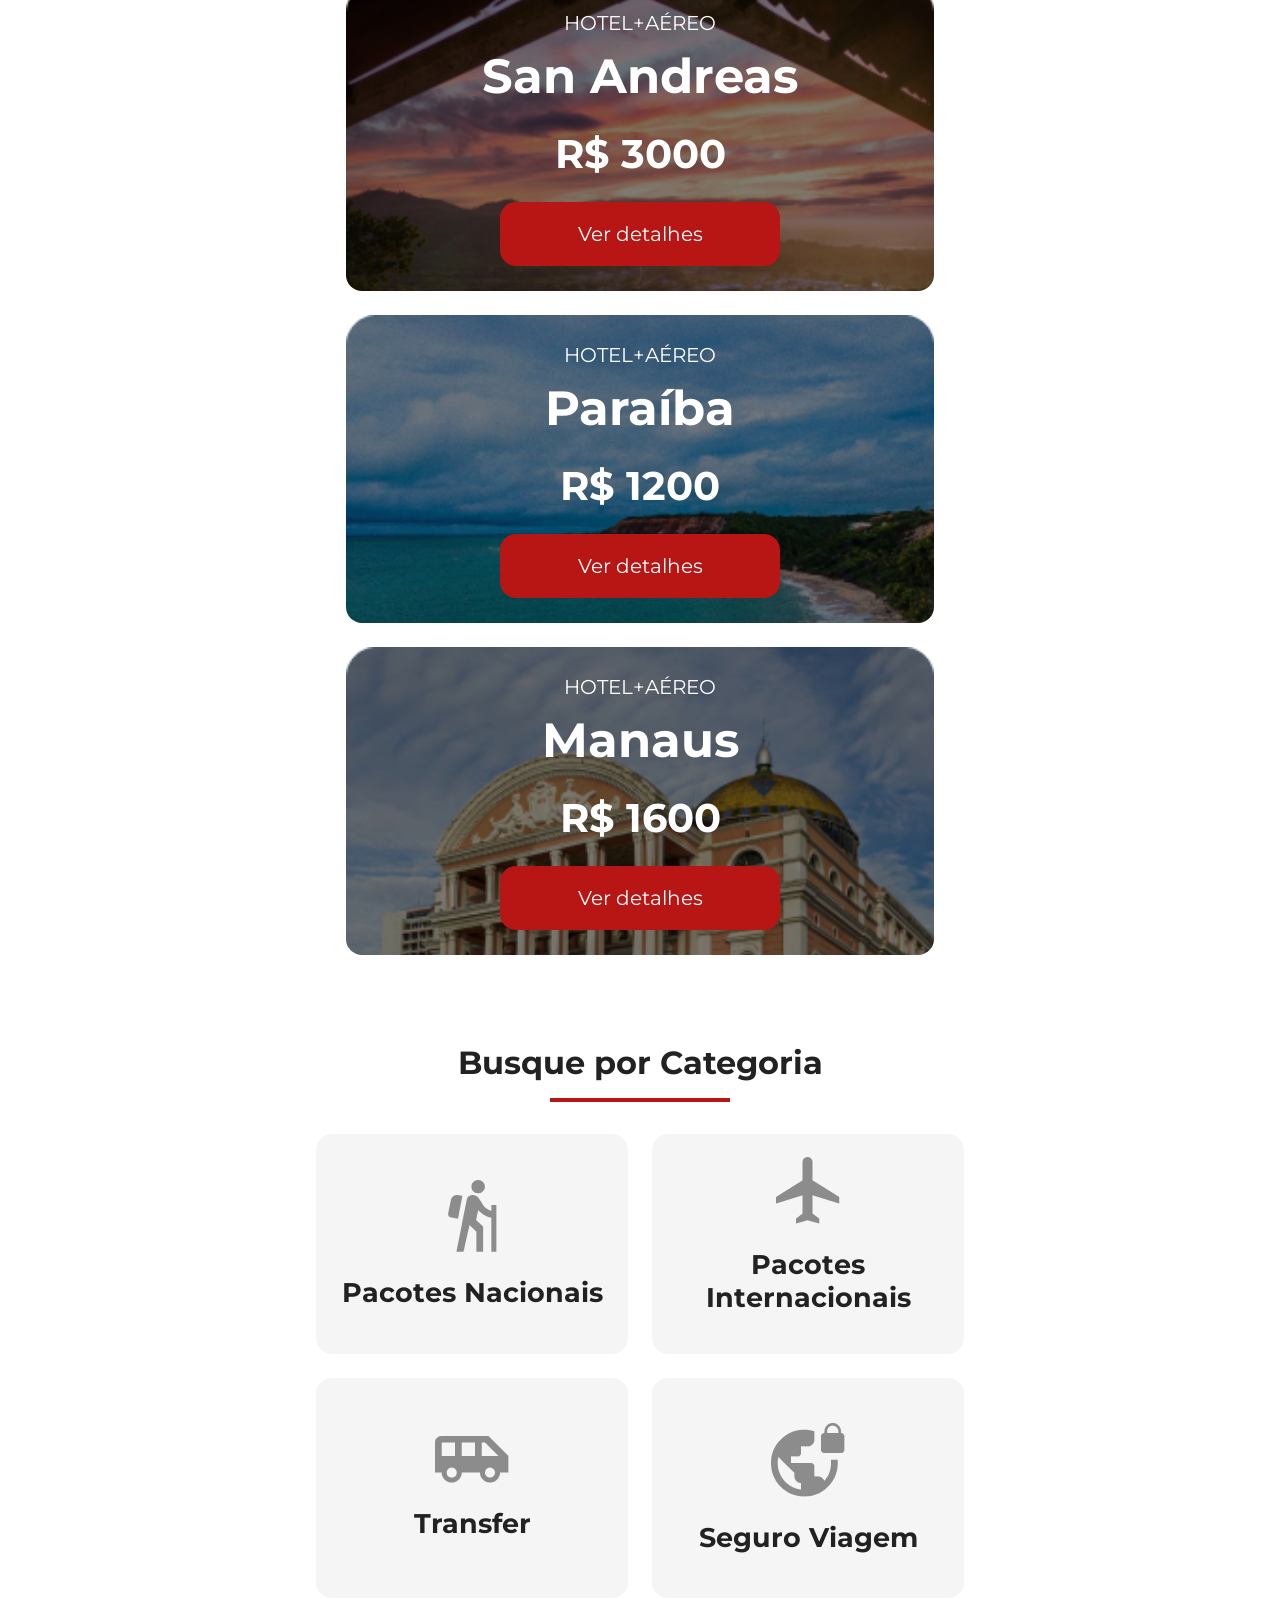
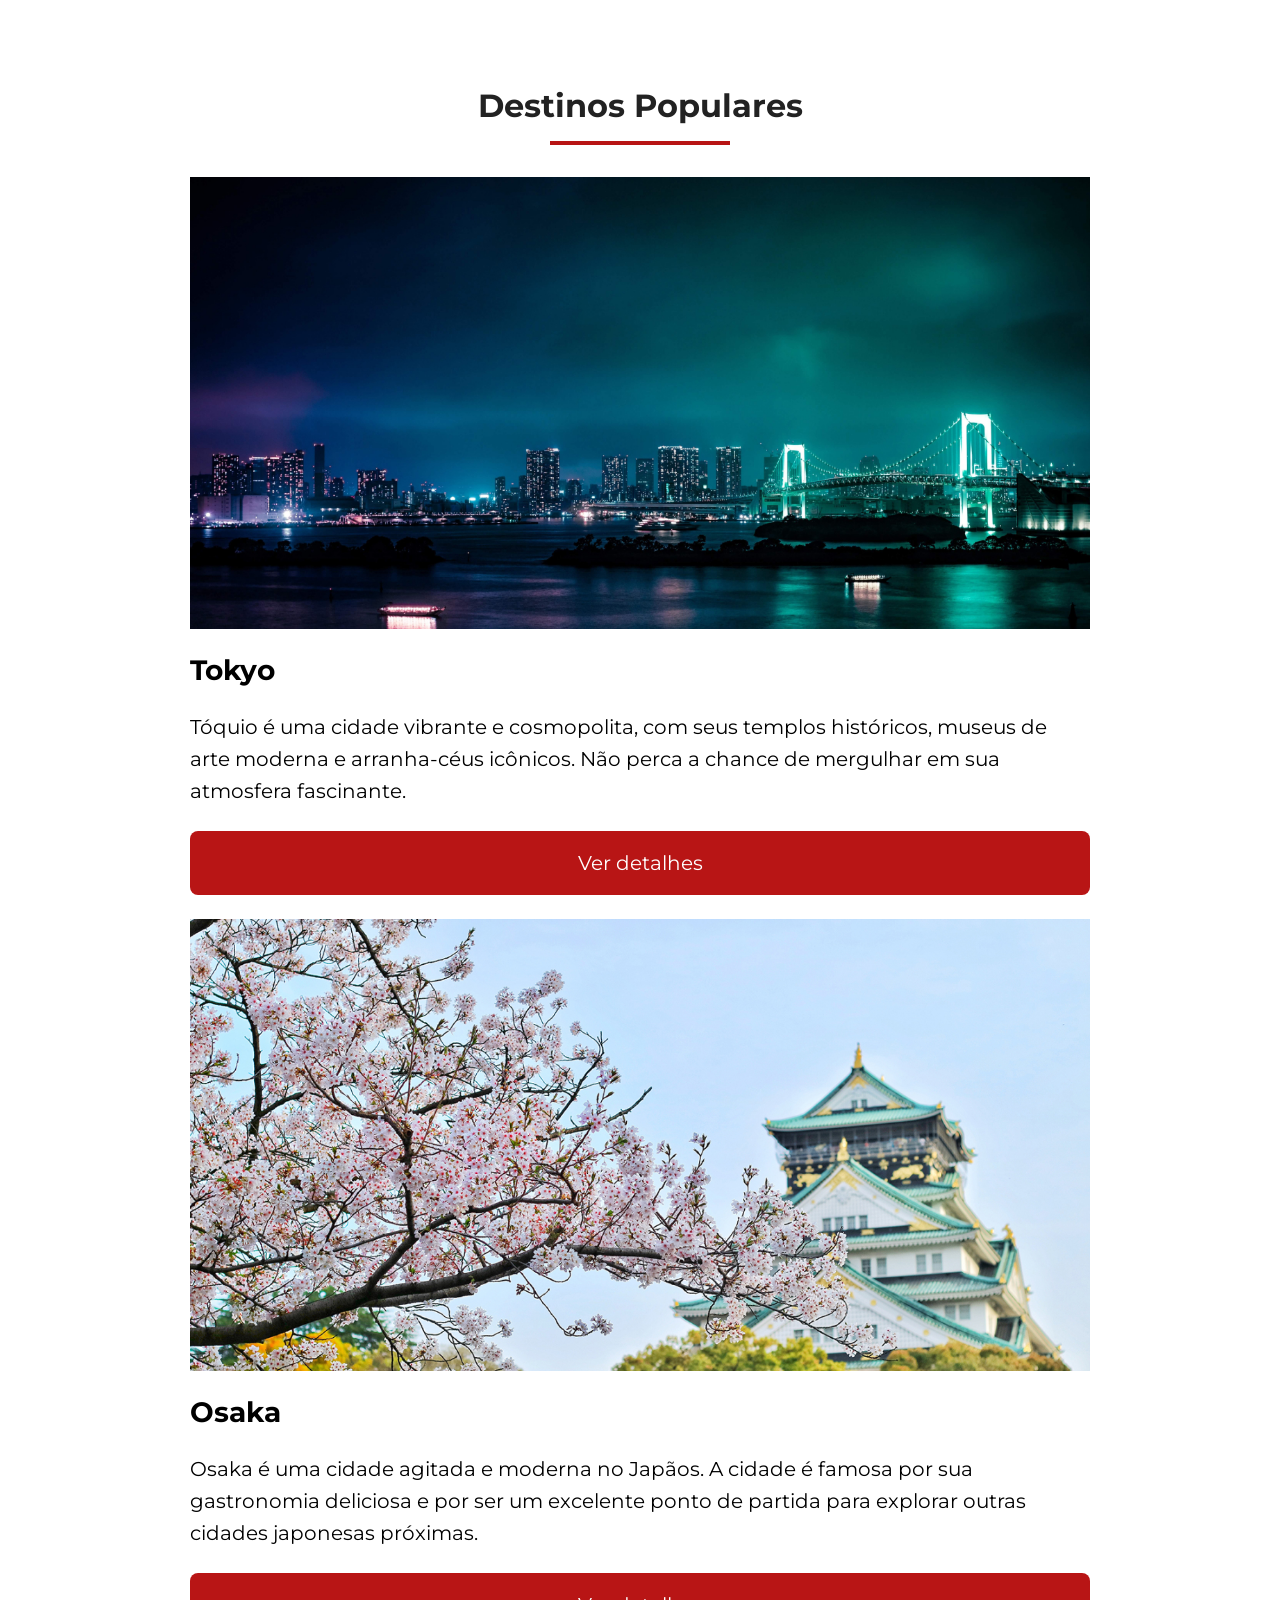
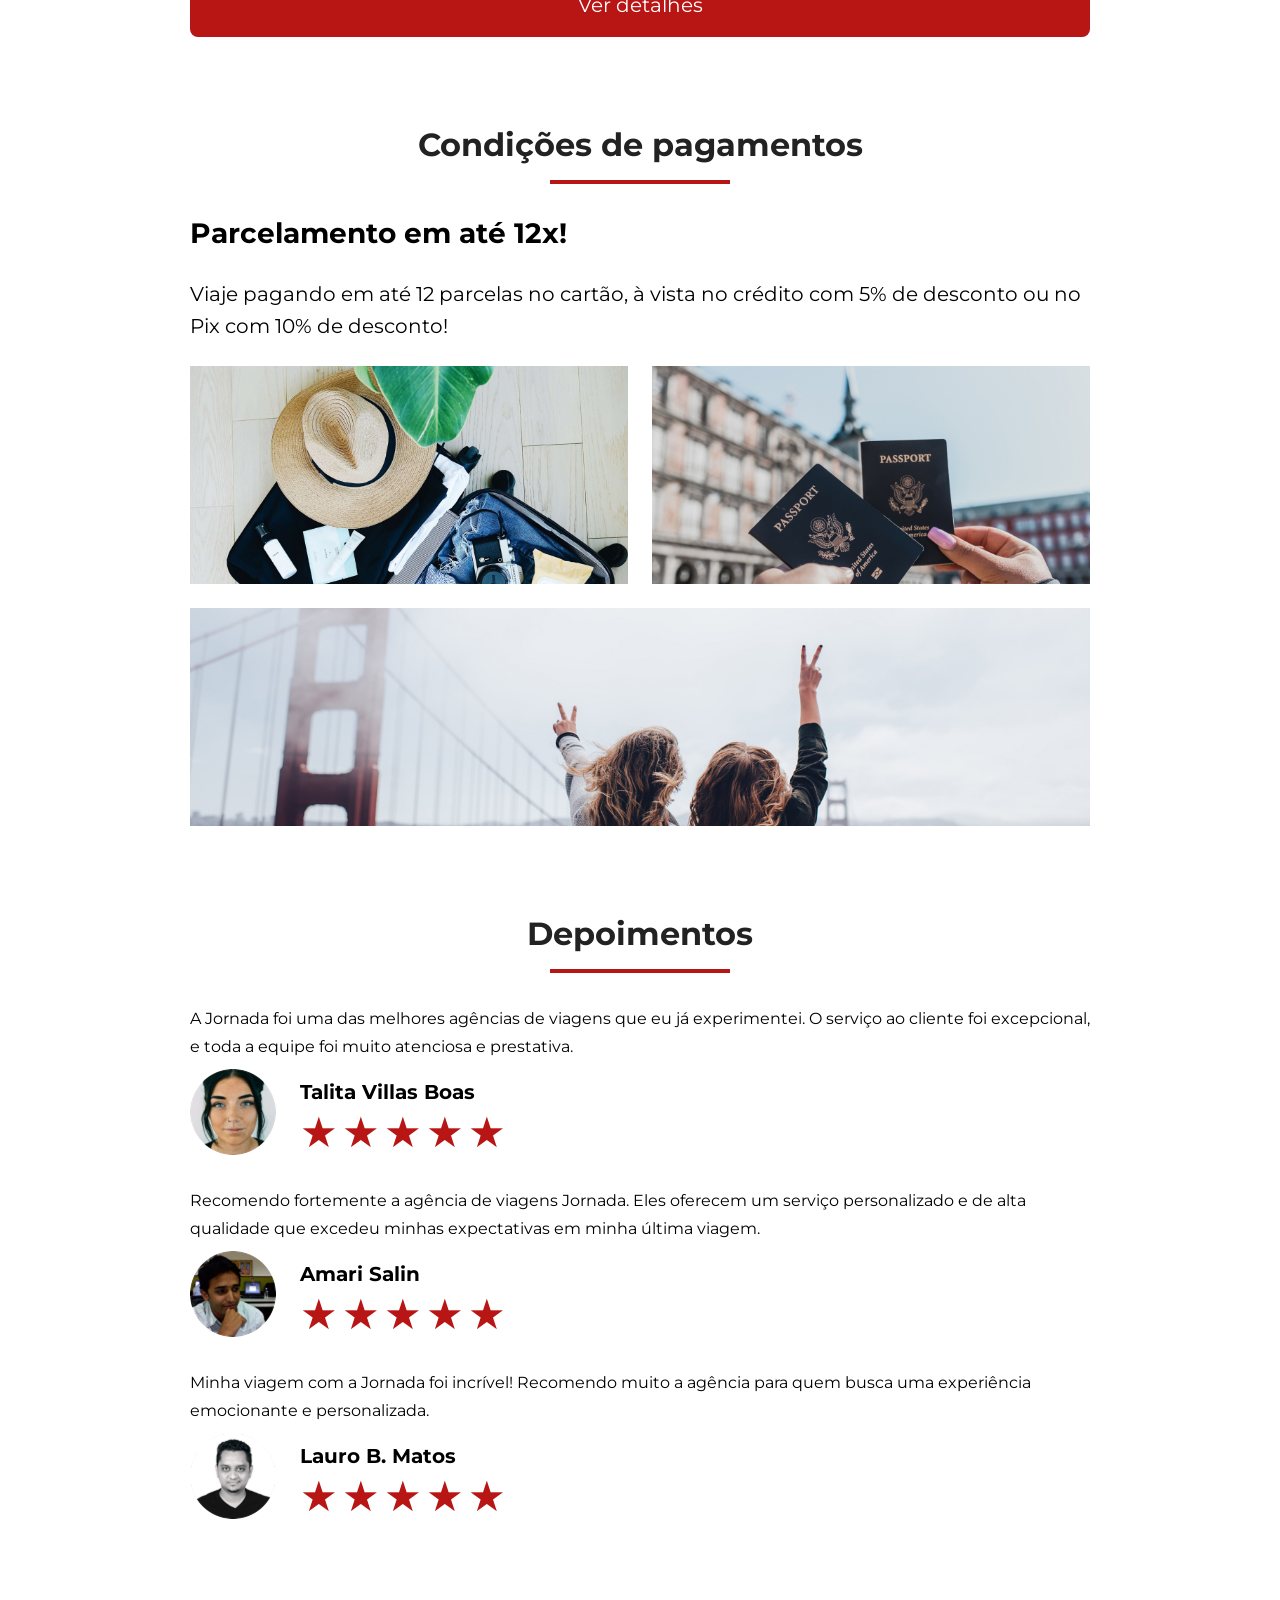
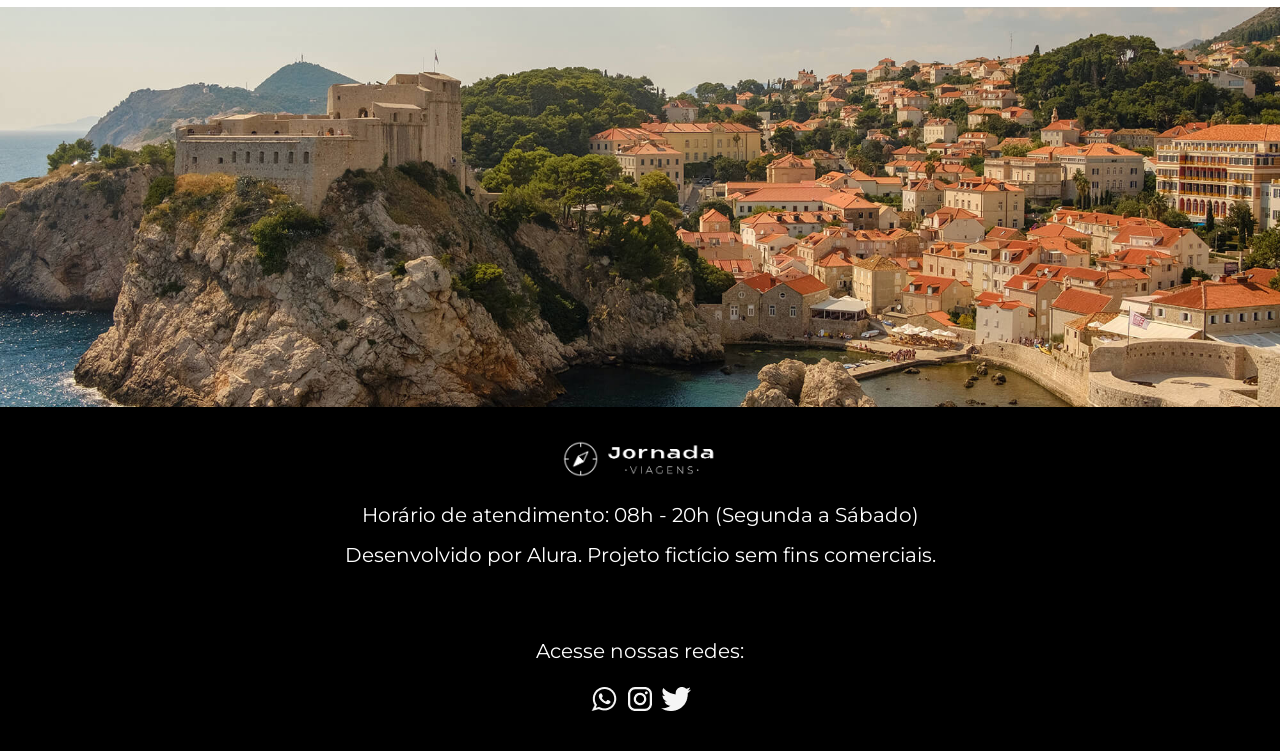
==== commit afb3ec59: "configura seo" ====
--- a/index.html
+++ b/index.html
@@ -3,7 +3,29 @@
   <head>
     <meta charset="UTF-8" />
     <meta name="viewport" content="width=device-width, initial-scale=1.0" />
+    <meta
+      name="description"
+      content="Jornada viagens, uma agência apaixonada por criar viagens inesquecíveis"
+    />
+
+    <meta name="og:title" content="Jornada viagens" />
+    <meta
+      name="og:description"
+      content="Jornada viagens, uma agência apaixonada por criar viagens inesquecíveis"
+    />
+    <meta
+      name="og:image"
+      content="https://doodpedro.github.io/jornada-viagens/img/Logo Footer.png"
+    />
+    <meta name="og:type" content="website" />
+    <meta
+      name="og:url"
+      content="https://doodpedro.github.io/jornada-viagens/"
+    />
+
+    <link rel="icon" href="img/Favico.svg" type="xml/svg" />
     <link rel="stylesheet" href="css/style.css" />
+
     <title>Jornada viagens</title>
   </head>
   <body>
@@ -368,25 +390,24 @@
 
       <div class="footer-social">
         <p>Acesse nossas redes:</p>
-        <a href="#" target="_blank" title="Acesse o Whatsapp do Jornada Viagens">
-          <img
-            src="img/Whatsapp 1.png"
-            alt="Icone do Whatsapp"
-          />
+        <a
+          href="#"
+          target="_blank"
+          title="Acesse o Whatsapp do Jornada Viagens"
+        >
+          <img src="img/Whatsapp 1.png" alt="Icone do Whatsapp" />
         </a>
 
-        <a href="#" target="_blank" title="Acesse o Instagram do Jornada Viagens">
-          <img
-            src="img/Instragam 1.png"
-            alt="Icone do Instagram"
-          />
+        <a
+          href="#"
+          target="_blank"
+          title="Acesse o Instagram do Jornada Viagens"
+        >
+          <img src="img/Instragam 1.png" alt="Icone do Instagram" />
         </a>
 
         <a href="#" target="_blank" title="Acesse o Twitter do Jornada Viagens">
-          <img
-            src="img/Twiter 1.png"
-            alt="Icone do Twitter"
-          />
+          <img src="img/Twiter 1.png" alt="Icone do Twitter" />
         </a>
       </div>
     </footer>
